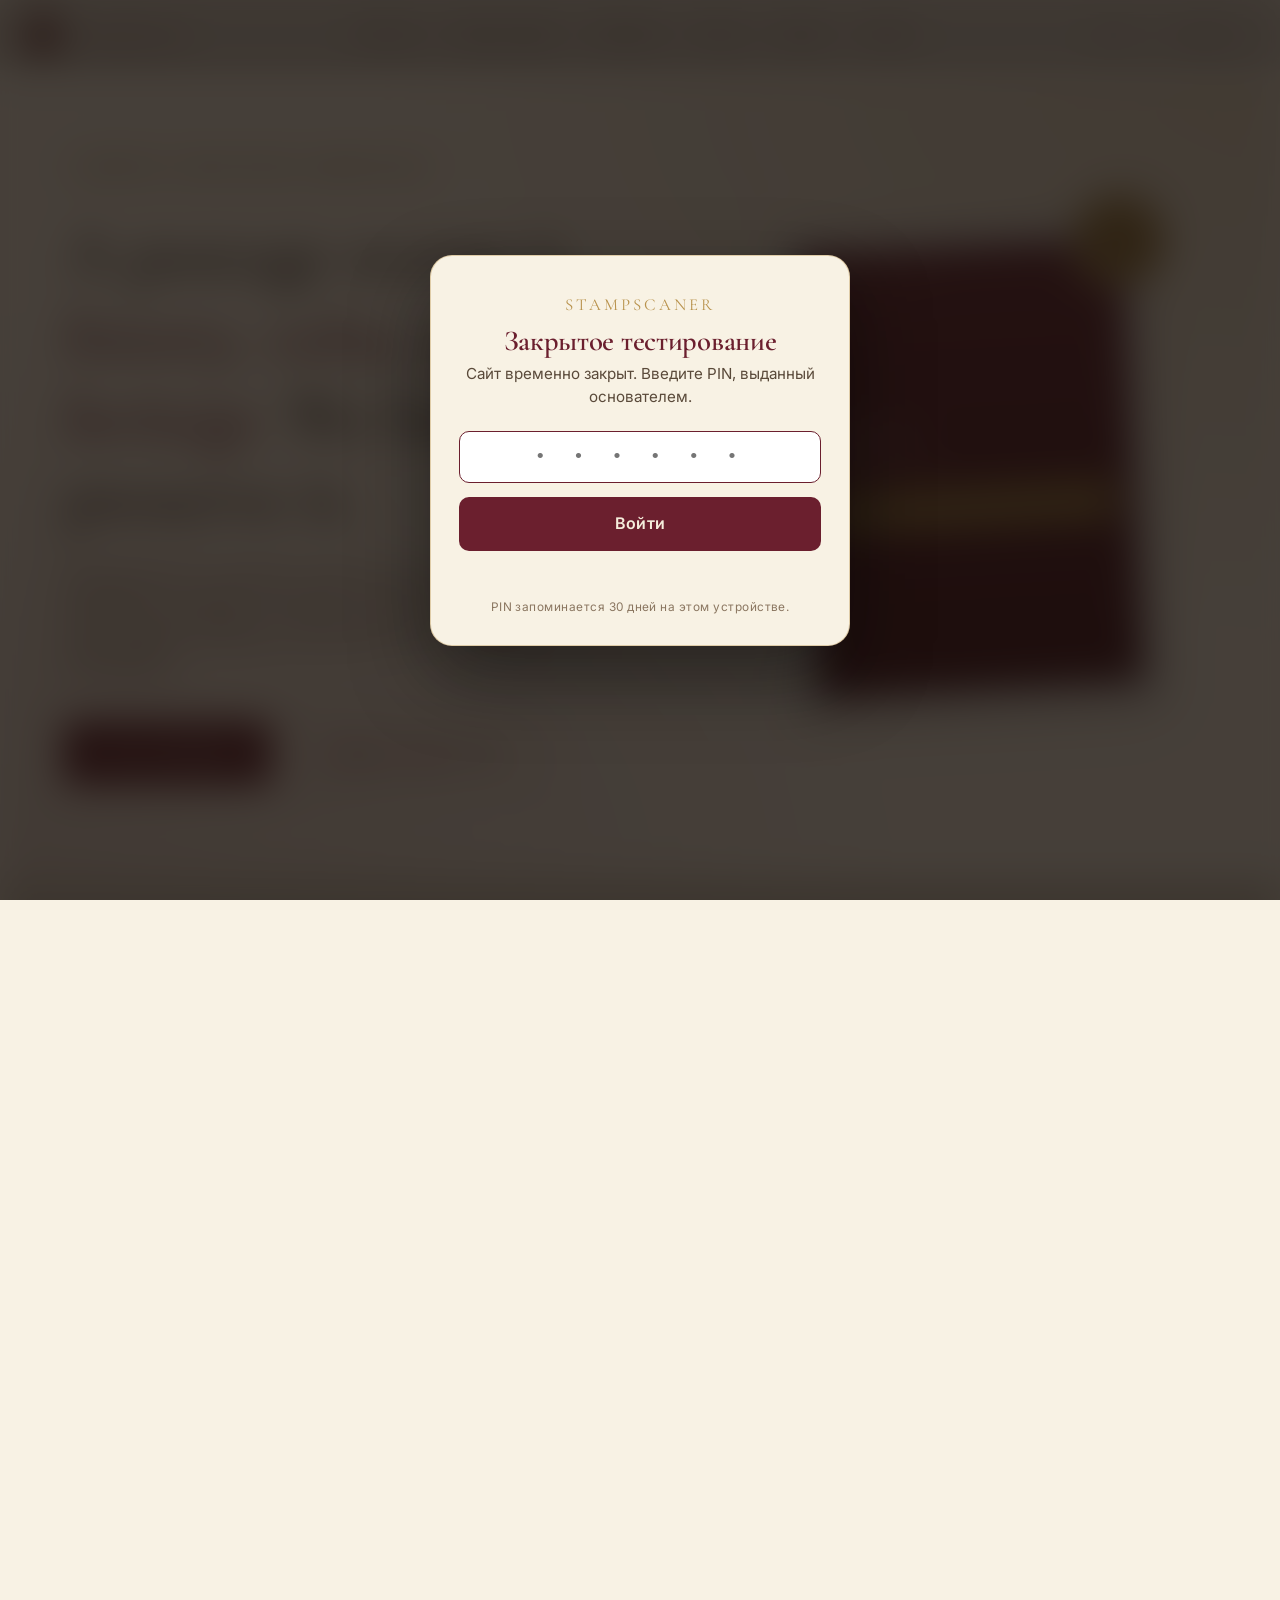
==== index.html @ e88a7cd9 "Cache-bust pin-gate.js with ?v=2 + SW v6 (force fresh JS-SHA256 fallback)" ====
<!DOCTYPE html>
<html lang="ru" dir="ltr">
<head>
    <meta charset="UTF-8">
    <meta name="viewport" content="width=device-width, initial-scale=1.0">
    <meta name="theme-color" content="#6B1F2E">
    <meta name="description" content="StampScaner — премиальная экспертиза почтовых марок мира.">
    <meta name="author" content="Кагиров Абдул-Хаким Ахмадович (Аслан Каа)">

    <title>StampScaner</title>

    <script src="pin-gate.js?v=2"></script>

    <link rel="preconnect" href="https://fonts.googleapis.com">
    <link rel="preconnect" href="https://fonts.gstatic.com" crossorigin>
    <link rel="stylesheet" href="https://fonts.googleapis.com/css2?family=Cormorant+Garamond:ital,wght@0,400;0,500;0,600;1,400&family=Inter:wght@400;500;600;700&display=swap">

    <link rel="stylesheet" href="css/style.css">

    <link rel="icon" type="image/svg+xml" href="data:image/svg+xml,%3Csvg xmlns='http://www.w3.org/2000/svg' viewBox='0 0 100 100'%3E%3Crect x='10' y='12' width='80' height='76' fill='%236B1F2E' stroke='%23B8924C' stroke-width='2' rx='2'/%3E%3Ccircle cx='50' cy='50' r='22' fill='none' stroke='%23B8924C' stroke-width='3'/%3E%3Ctext x='50' y='58' text-anchor='middle' font-family='serif' font-size='28' font-weight='600' fill='%23F5EDDC'%3ES%3C/text%3E%3C/svg%3E">
</head>
<body>

    <!-- ============ HEADER ============ -->
    <header class="site-header">
        <div class="site-header__inner">
            <a href="#top" class="brand">
                <svg class="brand__mark" viewBox="0 0 100 100" aria-hidden="true">
                    <rect x="6" y="8" width="88" height="84" fill="var(--c-burgundy)" stroke="var(--c-gold)" stroke-width="2" rx="3"/>
                    <circle cx="50" cy="50" r="24" fill="none" stroke="var(--c-gold)" stroke-width="3"/>
                    <text x="50" y="60" text-anchor="middle" font-family="Cormorant Garamond, serif" font-size="32" font-weight="600" fill="#F5EDDC">S</text>
                </svg>
                <span>StampScaner</span>
            </a>

            <nav class="nav" data-nav>
                <a href="#services" class="nav__link" data-i18n="nav.services">Услуги</a>
                <a href="#postman" class="nav__link" data-i18n="nav.postman">Агент Postman</a>
                <a href="#certificate" class="nav__link" data-i18n="nav.certificate">Сертификат</a>
                <a href="#pricing" class="nav__link" data-i18n="nav.pricing">Тарифы</a>
                <a href="#founder" class="nav__link" data-i18n="nav.about">Об основателе</a>
                <a href="#cta-final" class="nav__link" data-i18n="nav.contact">Контакты</a>
            </nav>

            <div class="controls">
                <select class="lang-select" data-lang-select aria-label="Language">
                    <option value="ru">RU</option>
                    <option value="en">EN</option>
                    <option value="ar">AR</option>
                </select>
                <select class="theme-select" data-theme-select aria-label="Theme">
                    <option value="light">☀ Light</option>
                    <option value="sepia">⊙ Sepia</option>
                    <option value="dark">☾ Dark</option>
                </select>
                <button class="control-btn mobile-toggle" data-mobile-toggle aria-label="Menu">☰</button>
            </div>
        </div>
    </header>

    <main id="top">

        <!-- ============ HERO ============ -->
        <section class="hero">
            <div class="container hero__inner">
                <div class="hero__copy" data-reveal>
                    <span class="hero__eyebrow" data-i18n="hero.eyebrow">Экспертиза · Сертификация · Маркетплейс</span>
                    <h1 class="hero__title">
                        <span data-i18n="hero.title.before">Почтовая марка —</span>
                        <em data-i18n="hero.title.em">это история, ценность и наследие.</em>
                        <span data-i18n="hero.title.after">Мы помогаем её сохранить.</span>
                    </h1>
                    <p class="hero__lead" data-i18n="hero.lead">StampScaner — премиальный экспертный сервис...</p>
                    <div class="hero__actions">
                        <a href="#pricing" class="btn btn--primary btn--lg" data-i18n="hero.cta.primary">Получить сертификат</a>
                        <a href="#cta-final" class="btn btn--ghost btn--lg" data-i18n="hero.cta.secondary">Распознать марку бесплатно</a>
                    </div>
                </div>

                <div class="hero__visual" data-reveal>
                    <div class="stamp-frame">
                        <div class="stamp-frame__cert-badge">
                            <span data-i18n="hero.stamp.badge.line1">СЕРТ.</span>
                            <span data-i18n="hero.stamp.badge.line2">АСЛАН КАА</span>
                        </div>
                        <div class="stamp-frame__inner">
                            <div class="stamp-frame__country" data-i18n="hero.stamp.country">STAMPSCANER</div>
                            <div>
                                <div class="stamp-frame__title" data-i18n="hero.stamp.title">Экспертиза XIX–XXI вв.</div>
                                <div class="stamp-frame__denomination">$199</div>
                            </div>
                            <div class="stamp-frame__year" data-i18n="hero.stamp.year">С 2026</div>
                        </div>
                    </div>
                </div>
            </div>
        </section>

        <!-- ============ SERVICES ============ -->
        <section class="services" id="services">
            <div class="container">
                <div class="section-heading" data-reveal>
                    <div class="section-heading__eyebrow" data-i18n="services.eyebrow">Что мы делаем</div>
                    <h2 data-i18n="services.title">Полный цикл работы коллекционера</h2>
                    <p class="section-heading__lead" data-i18n="services.lead">Каждая услуга подкреплена нашей репутацией...</p>
                </div>

                <div class="services__grid">
                    <article class="service-card" data-reveal>
                        <div class="service-card__icon">📷</div>
                        <h3 class="service-card__title" data-i18n="services.identify.title">Распознавание марки</h3>
                        <p class="service-card__desc" data-i18n="services.identify.desc">Сфотографируйте марку...</p>
                        <span class="service-card__free" data-i18n="services.identify.badge">Бесплатно</span>
                    </article>

                    <article class="service-card" data-reveal>
                        <div class="service-card__icon">📋</div>
                        <h3 class="service-card__title" data-i18n="services.info.title">Полный пакет документов</h3>
                        <p class="service-card__desc" data-i18n="services.info.desc">Подробное досье...</p>
                        <span class="service-card__price" data-i18n="services.info.price">от $9</span>
                    </article>

                    <article class="service-card" data-reveal>
                        <div class="service-card__icon">🏛</div>
                        <h3 class="service-card__title" data-i18n="services.cert.title">Цифровой сертификат</h3>
                        <p class="service-card__desc" data-i18n="services.cert.desc">Официальный сертификат...</p>
                        <span class="service-card__price" data-i18n="services.cert.price">от $199</span>
                    </article>

                    <article class="service-card" data-reveal>
                        <div class="service-card__icon">⚖</div>
                        <h3 class="service-card__title" data-i18n="services.market.title">Маркетплейс с эскроу</h3>
                        <p class="service-card__desc" data-i18n="services.market.desc">Продажа и покупка марок...</p>
                        <span class="service-card__price" data-i18n="services.market.price">8–12% комиссия</span>
                    </article>

                    <article class="service-card" data-reveal>
                        <div class="service-card__icon">💎</div>
                        <h3 class="service-card__title" data-i18n="services.appraisal.title">Оценка коллекций</h3>
                        <p class="service-card__desc" data-i18n="services.appraisal.desc">От одной марки до полных коллекций...</p>
                        <span class="service-card__price" data-i18n="services.appraisal.price">от $99</span>
                    </article>

                    <article class="service-card" data-reveal>
                        <div class="service-card__icon">🛡</div>
                        <h3 class="service-card__title" data-i18n="services.insurance.title">Страхование марок и сделок</h3>
                        <p class="service-card__desc" data-i18n="services.insurance.desc">Полис на коллекцию...</p>
                        <span class="service-card__price" data-i18n="services.insurance.price">от 1% в год</span>
                    </article>
                </div>
            </div>
        </section>

        <!-- ============ POSTMAN AGENT ============ -->
        <section class="postman" id="postman">
            <div class="container">
                <div class="postman__inner">
                    <div data-reveal>
                        <div class="postman__eyebrow" data-i18n="postman.eyebrow">ИИ-Агент Postman</div>
                        <h2 data-i18n="postman.title">Мировой эксперт-филателист.</h2>
                        <p class="postman__lead" data-i18n="postman.lead">Postman — наш собственный ИИ-Агент...</p>

                        <ul class="postman__attrs">
                            <li class="postman__attr" data-i18n="postman.attr.expert">Уровень RDP / AIEP / FIP — мировой стандарт</li>
                            <li class="postman__attr" data-i18n="postman.attr.languages">RU · EN · AR · FR · CN</li>
                            <li class="postman__attr" data-i18n="postman.attr.catalogs">Все мировые каталоги-эталоны</li>
                            <li class="postman__attr" data-i18n="postman.attr.auctions">Цены аукционов с 1996 года</li>
                            <li class="postman__attr" data-i18n="postman.attr.defense">Защитная экспертиза подделок</li>
                            <li class="postman__attr" data-i18n="postman.attr.update">Еженедельное обновление знаний</li>
                        </ul>

                        <a href="#pricing" class="btn btn--gold btn--lg" data-i18n="hero.cta.primary">Получить сертификат</a>
                    </div>

                    <div class="chat-preview" data-reveal>
                        <div class="chat-preview__header">
                            <div class="chat-preview__avatar">P</div>
                            <div>
                                <div class="chat-preview__name" data-i18n="postman.chat.title">Postman</div>
                                <div class="chat-preview__status" data-i18n="postman.chat.status">На связи · отвечает за 3–5 секунд</div>
                            </div>
                        </div>

                        <div class="chat-preview__msg chat-preview__msg--user" data-i18n="postman.chat.msg1">У меня старая марка СССР, синяя, с самолётом. Как определить?</div>
                        <div class="chat-preview__msg chat-preview__msg--postman" data-i18n="postman.chat.msg2">Похоже на серию «Авиапочта СССР»...</div>

                        <div class="chat-preview__input">
                            <input class="chat-preview__field" type="text" placeholder="..." data-i18n-attr="placeholder:postman.chat.field" aria-label="Message">
                            <button class="chat-preview__send" data-postman-send data-i18n="postman.chat.send">Отправить</button>
                        </div>
                    </div>
                </div>
            </div>
        </section>

        <!-- ============ CERTIFICATE ============ -->
        <section class="certificate" id="certificate">
            <div class="container">
                <div class="section-heading" data-reveal>
                    <div class="section-heading__eyebrow" data-i18n="cert.eyebrow">Цифровой сертификат</div>
                    <h2 data-i18n="cert.title">Документ, на который можно опереться.</h2>
                    <p class="section-heading__lead" data-i18n="cert.lead">Каждый сертификат — официальное заключение...</p>
                </div>

                <div class="certificate__inner">
                    <div class="certificate__doc" data-reveal>
                        <div class="certificate__doc-header">
                            <div class="certificate__doc-title" data-i18n="cert.doc.title">Сертификат подлинности</div>
                            <div class="certificate__doc-sub">
                                <span data-i18n="cert.doc.sub">STAMPSCANER · Реестр №</span>
                                <span> 2026-000001</span>
                            </div>
                        </div>

                        <div class="certificate__doc-body">
                            <div class="certificate__doc-row">
                                <span data-i18n="cert.doc.row1.label">Марка</span>
                                <span data-i18n="cert.doc.row1.value">Авиапочта СССР</span>
                            </div>
                            <div class="certificate__doc-row">
                                <span data-i18n="cert.doc.row2.label">Год</span>
                                <span data-i18n="cert.doc.row2.value">1934</span>
                            </div>
                            <div class="certificate__doc-row">
                                <span data-i18n="cert.doc.row3.label">Каталог</span>
                                <span data-i18n="cert.doc.row3.value">Зг. 384</span>
                            </div>
                            <div class="certificate__doc-row">
                                <span data-i18n="cert.doc.row4.label">Грейд APS</span>
                                <span data-i18n="cert.doc.row4.value">VF — Very Fine</span>
                            </div>
                            <div class="certificate__doc-row">
                                <span data-i18n="cert.doc.row5.label">Оценка</span>
                                <span data-i18n="cert.doc.row5.value">$420–550</span>
                            </div>
                        </div>

                        <div class="certificate__doc-footer">
                            <div>
                                <div class="certificate__signature">Aslan Kaa</div>
                                <div class="certificate__sig-name" data-i18n="cert.doc.sig.name">Аслан Каа · Основатель</div>
                            </div>
                            <div class="certificate__qr" aria-label="QR"></div>
                        </div>
                    </div>

                    <ul class="certificate__features" data-reveal>
                        <li>
                            <div>
                                <strong data-i18n="cert.feature1.title">Подпись основателя</strong>
                                <p data-i18n="cert.feature1.desc">Каждый сертификат содержит цифровую подпись...</p>
                            </div>
                        </li>
                        <li>
                            <div>
                                <strong data-i18n="cert.feature2.title">Страховое покрытие $1000</strong>
                                <p data-i18n="cert.feature2.desc">При полном несоответствии информации...</p>
                            </div>
                        </li>
                        <li>
                            <div>
                                <strong data-i18n="cert.feature3.title">Публичный реестр + QR</strong>
                                <p data-i18n="cert.feature3.desc">Запись в открытом реестре...</p>
                            </div>
                        </li>
                        <li>
                            <div>
                                <strong data-i18n="cert.feature4.title">Грейд по шкале APS</strong>
                                <p data-i18n="cert.feature4.desc">Состояние оценивается по международному стандарту...</p>
                            </div>
                        </li>
                    </ul>
                </div>
            </div>
        </section>

        <!-- ============ PRICING ============ -->
        <section class="pricing" id="pricing">
            <div class="container">
                <div class="section-heading" data-reveal>
                    <div class="section-heading__eyebrow" data-i18n="pricing.eyebrow">Тарифы</div>
                    <h2 data-i18n="pricing.title">Без подписок. Платите только за то, что нужно.</h2>
                    <p class="section-heading__lead" data-i18n="pricing.lead">Premium-сервис устроен по принципу разовых оплат...</p>
                </div>

                <div class="pricing__toggle">
                    <button class="pricing__toggle-btn active" data-pricing-toggle="usd" data-i18n="pricing.toggle.usd">USD</button>
                    <button class="pricing__toggle-btn" data-pricing-toggle="rub" data-i18n="pricing.toggle.rub">RUB</button>
                </div>

                <div class="pricing__grid">
                    <article class="price-card" data-price-card data-reveal>
                        <h3 class="price-card__title" data-i18n="pricing.card1.title">Распознавание + базовая инфо</h3>
                        <p class="price-card__sub" data-i18n="pricing.card1.sub">Стартовый сценарий каждого коллекционера</p>
                        <div class="price-card__amount">
                            <span class="price-card__currency" data-currency="usd">$</span>
                            <span class="price-card__currency" data-currency="rub" hidden>₽</span>
                            <span class="price-card__value" data-currency="usd" data-i18n="pricing.card1.amount.usd">0</span>
                            <span class="price-card__value" data-currency="rub" data-i18n="pricing.card1.amount.rub" hidden>0</span>
                            <span class="price-card__period" data-i18n="pricing.card1.period">/ навсегда</span>
                        </div>
                        <ul class="price-card__features">
                            <li data-i18n="pricing.card1.f1">AI-распознавание марки по фото</li>
                            <li data-i18n="pricing.card1.f2">Страна, год, серия, каталог №</li>
                            <li data-i18n="pricing.card1.f3">Оценочная стоимость диапазоном</li>
                            <li data-i18n="pricing.card1.f4">Личная коллекция (до 100 марок)</li>
                        </ul>
                        <a href="#cta-final" class="btn btn--ghost" data-i18n="pricing.card1.cta">Начать в приложении</a>
                    </article>

                    <article class="price-card" data-price-card data-reveal>
                        <h3 class="price-card__title" data-i18n="pricing.card2.title">Полный пакет документов</h3>
                        <p class="price-card__sub" data-i18n="pricing.card2.sub">Досье на одну марку</p>
                        <div class="price-card__amount">
                            <span class="price-card__currency" data-currency="usd">$</span>
                            <span class="price-card__currency" data-currency="rub" hidden>₽</span>
                            <span class="price-card__value" data-currency="usd" data-i18n="pricing.card2.amount.usd">9</span>
                            <span class="price-card__value" data-currency="rub" data-i18n="pricing.card2.amount.rub" hidden>800</span>
                            <span class="price-card__period" data-i18n="pricing.card2.period">/ марка</span>
                        </div>
                        <ul class="price-card__features">
                            <li data-i18n="pricing.card2.f1">Подробное описание + история</li>
                            <li data-i18n="pricing.card2.f2">Cross-reference 4 каталогов</li>
                            <li data-i18n="pricing.card2.f3">Ценовой анализ за 24 месяца</li>
                            <li data-i18n="pricing.card2.f4">Рекомендации владельцу</li>
                            <li data-i18n="pricing.card2.f5">PDF-отчёт за 24 часа</li>
                        </ul>
                        <a href="#cta-final" class="btn btn--ghost" data-i18n="pricing.card2.cta">Заказать пакет</a>
                    </article>

                    <article class="price-card price-card--featured" data-price-card data-reveal>
                        <span class="price-card__tag" data-i18n="pricing.card3.tag">Флагман</span>
                        <h3 class="price-card__title" data-i18n="pricing.card3.title">Сертификат · Premium</h3>
                        <p class="price-card__sub" data-i18n="pricing.card3.sub">С очной экспертизой и страховкой $1000</p>
                        <div class="price-card__amount">
                            <span class="price-card__currency" data-currency="usd">$</span>
                            <span class="price-card__currency" data-currency="rub" hidden>₽</span>
                            <span class="price-card__value" data-currency="usd" data-i18n="pricing.card3.amount.usd">199</span>
                            <span class="price-card__value" data-currency="rub" data-i18n="pricing.card3.amount.rub" hidden>18 000</span>
                            <span class="price-card__period" data-i18n="pricing.card3.period">/ марка</span>
                        </div>
                        <ul class="price-card__features">
                            <li data-i18n="pricing.card3.f1">Очная экспертиза в лаборатории</li>
                            <li data-i18n="pricing.card3.f2">Подпись основателя + ED25519</li>
                            <li data-i18n="pricing.card3.f3">Страховое покрытие $1000</li>
                            <li data-i18n="pricing.card3.f4">Публичный реестр + QR-код</li>
                            <li data-i18n="pricing.card3.f5">Печатная версия +$29</li>
                        </ul>
                        <a href="#cta-final" class="btn btn--gold" data-i18n="pricing.card3.cta">Подать заявку</a>
                    </article>

                    <article class="price-card" data-price-card data-reveal>
                        <h3 class="price-card__title" data-i18n="pricing.card4.title">Сертификат · Pre-cert</h3>
                        <p class="price-card__sub" data-i18n="pricing.card4.sub">Только AI-анализ, без очной экспертизы</p>
                        <div class="price-card__amount">
                            <span class="price-card__currency" data-currency="usd">$</span>
                            <span class="price-card__currency" data-currency="rub" hidden>₽</span>
                            <span class="price-card__value" data-currency="usd" data-i18n="pricing.card4.amount.usd">19</span>
                            <span class="price-card__value" data-currency="rub" data-i18n="pricing.card4.amount.rub" hidden>1 700</span>
                            <span class="price-card__period" data-i18n="pricing.card4.period">/ марка</span>
                        </div>
                        <ul class="price-card__features">
                            <li data-i18n="pricing.card4.f1">AI-пре-скрининг подлинности</li>
                            <li data-i18n="pricing.card4.f2">PDF за 24 часа</li>
                            <li data-i18n="pricing.card4.f3">Запись в реестр с пометкой Pre-cert</li>
                            <li data-i18n="pricing.card4.f4">Без страхового покрытия</li>
                            <li data-i18n="pricing.card4.f5">Апгрейд до Premium доступен</li>
                        </ul>
                        <a href="#cta-final" class="btn btn--ghost" data-i18n="pricing.card4.cta">Получить Pre-cert</a>
                    </article>
                </div>
            </div>
        </section>

        <!-- ============ TRUST ============ -->
        <section class="trust">
            <div class="container">
                <div class="section-heading" data-reveal>
                    <div class="section-heading__eyebrow" data-i18n="trust.eyebrow">Доверие и легальность</div>
                    <h2 data-i18n="trust.title">Мы строим сервис, на который не стыдно опереться.</h2>
                    <p class="section-heading__lead" data-i18n="trust.lead">Юридическая чистота...</p>
                </div>

                <div class="trust__grid">
                    <div class="trust__item" data-reveal>
                        <div class="trust__item-icon">📚</div>
                        <h4 data-i18n="trust.item1.title">Легальные источники</h4>
                        <p data-i18n="trust.item1.desc">База — Wikidata, Wikimedia Commons...</p>
                    </div>
                    <div class="trust__item" data-reveal>
                        <div class="trust__item-icon">🔓</div>
                        <h4 data-i18n="trust.item2.title">Открытый реестр</h4>
                        <p data-i18n="trust.item2.desc">Каждый сертификат публикуется...</p>
                    </div>
                    <div class="trust__item" data-reveal>
                        <div class="trust__item-icon">🔒</div>
                        <h4 data-i18n="trust.item3.title">152-ФЗ и GDPR</h4>
                        <p data-i18n="trust.item3.desc">Оператор персональных данных...</p>
                    </div>
                    <div class="trust__item" data-reveal>
                        <div class="trust__item-icon">🛡</div>
                        <h4 data-i18n="trust.item4.title">Защитная экспертиза</h4>
                        <p data-i18n="trust.item4.desc">Postman не учит подделывать...</p>
                    </div>
                </div>
            </div>
        </section>

        <!-- ============ FOUNDER ============ -->
        <section class="founder" id="founder">
            <div class="container">
                <div class="founder__inner">
                    <div class="founder__portrait" data-reveal>А</div>
                    <div data-reveal>
                        <div class="section-heading__eyebrow" data-i18n="founder.eyebrow">Об основателе</div>
                        <h2 data-i18n="founder.title">Аслан Каа</h2>
                        <div class="founder__role" data-i18n="founder.role">Основатель StampScaner</div>
                        <p data-i18n="founder.bio">Кагиров Абдул-Хаким Ахмадович...</p>
                        <a href="https://aslankaa.com" class="btn btn--ghost mt-md" target="_blank" rel="noopener" data-i18n="founder.cta">Перейти на личный сайт</a>
                    </div>
                </div>
            </div>
        </section>

        <!-- ============ CTA FINAL ============ -->
        <section class="cta-final" id="cta-final">
            <div class="container-narrow">
                <h2 data-i18n="cta.title">Готовы начать?</h2>
                <p data-i18n="cta.lead">Скачайте приложение, опробуйте бесплатное распознавание...</p>

                <div class="cta-final__actions">
                    <a href="#" class="btn btn--gold btn--lg" data-i18n="cta.android">Android · скоро</a>
                    <a href="#" class="btn btn--gold btn--lg" data-i18n="cta.ios">iOS · скоро</a>
                </div>

                <div class="cta-final__contacts">
                    <a class="cta-final__contact" href="mailto:aslankaa@yandex.ru">✉ <span data-i18n="cta.contact.email">aslankaa@yandex.ru</span></a>
                    <a class="cta-final__contact" href="https://t.me/aslankaa" target="_blank" rel="noopener">✈ <span data-i18n="cta.contact.tg">Telegram</span></a>
                    <a class="cta-final__contact" href="https://wa.me/79000000000" target="_blank" rel="noopener">📱 <span data-i18n="cta.contact.wa">WhatsApp</span></a>
                </div>
            </div>
        </section>

    </main>

    <!-- ============ FOOTER ============ -->
    <footer class="site-footer">
        <div class="container">
            <div class="legal-disclaimer" data-i18n="footer.legal.disclaimer">
                Внимание: StampScaner — самостоятельная инициатива основателя...
            </div>

            <div class="site-footer__top">
                <div class="site-footer__col site-footer__about">
                    <div class="brand">
                        <svg class="brand__mark" viewBox="0 0 100 100" aria-hidden="true">
                            <rect x="6" y="8" width="88" height="84" fill="var(--c-burgundy)" stroke="var(--c-gold)" stroke-width="2" rx="3"/>
                            <circle cx="50" cy="50" r="24" fill="none" stroke="var(--c-gold)" stroke-width="3"/>
                            <text x="50" y="60" text-anchor="middle" font-family="Cormorant Garamond, serif" font-size="32" font-weight="600" fill="#F5EDDC">S</text>
                        </svg>
                        StampScaner
                    </div>
                    <p data-i18n="footer.tagline">Премиальная экспертиза почтовых марок мира.</p>
                </div>

                <div class="site-footer__col">
                    <h4 data-i18n="nav.services">Услуги</h4>
                    <ul>
                        <li><a href="#services" data-i18n="services.identify.title">Распознавание</a></li>
                        <li><a href="#certificate" data-i18n="services.cert.title">Сертификат</a></li>
                        <li><a href="#services" data-i18n="services.market.title">Маркетплейс</a></li>
                        <li><a href="#services" data-i18n="services.insurance.title">Страхование</a></li>
                    </ul>
                </div>

                <div class="site-footer__col">
                    <h4 data-i18n="nav.about">Об основателе</h4>
                    <ul>
                        <li><a href="#founder" data-i18n="founder.title">Аслан Каа</a></li>
                        <li><a href="https://aslankaa.com" target="_blank" rel="noopener" data-i18n="founder.cta">Личный сайт</a></li>
                        <li><a href="cert/" data-i18n="footer.cert.registry">Реестр сертификатов</a></li>
                        <li><a href="#" data-i18n="footer.news">Новости филателии</a></li>
                    </ul>
                </div>

                <div class="site-footer__col">
                    <h4 data-i18n="nav.contact">Контакты</h4>
                    <ul>
                        <li><a href="mailto:aslankaa@yandex.ru">aslankaa@yandex.ru</a></li>
                        <li><a href="https://t.me/aslankaa" target="_blank" rel="noopener">Telegram</a></li>
                        <li><a href="terms.html" data-i18n="footer.terms">Пользовательское соглашение</a></li>
                        <li><a href="privacy.html" data-i18n="footer.privacy">Политика конфиденциальности</a></li>
                    </ul>
                </div>
            </div>

            <div class="site-footer__bottom">
                <div data-i18n="footer.copyright">© 2026 Кагиров Абдул-Хаким Ахмадович. Все права защищены.</div>
                <div data-i18n="footer.copyright.tagline">Сайт построен на собственной инфраструктуре, без аналитики и форм сбора данных без явного согласия пользователя.</div>
            </div>
        </div>
    </footer>

    <script src="js/app.js"></script>
</body>
</html>
---- css/style.css ----
/* ============================================================
   StampScaner — Premium landing
   © Кагиров Абдул-Хаким Ахмадович (Аслан Каа), 2026
   Design: премиум-филателистическая эстетика (бургунди + кремовый + матовое золото)
   Themes: Light (default) / Dark / Sepia
   ============================================================ */

/* --------- Reset --------- */
*, *::before, *::after { box-sizing: border-box; margin: 0; padding: 0; }
html { scroll-behavior: smooth; }
body { line-height: 1.6; -webkit-font-smoothing: antialiased; }
img, svg { display: block; max-width: 100%; height: auto; }
a { color: inherit; text-decoration: none; }
button { font: inherit; cursor: pointer; border: none; background: none; }

/* --------- Theme: Light (default) --------- */
:root {
    --c-bg: #F8F2E4;
    --c-bg-elevated: #FFFFFF;
    --c-bg-deep: #EFE6D2;
    --c-text: #1A1410;
    --c-text-soft: #5A4A3A;
    --c-text-muted: #8A7660;

    --c-burgundy: #6B1F2E;
    --c-burgundy-deep: #4D1520;
    --c-burgundy-soft: #C7807D;

    --c-gold: #B8924C;
    --c-gold-soft: #D9B97A;
    --c-gold-deep: #8A6B33;

    --c-border: #D9CCB1;
    --c-border-soft: #E8DDC4;

    --c-success: #5E7C3F;
    --c-warn: #B86A2C;
    --c-danger: #A33124;

    --shadow-sm: 0 1px 3px rgba(60, 30, 10, 0.08);
    --shadow-md: 0 4px 16px rgba(60, 30, 10, 0.10);
    --shadow-lg: 0 12px 40px rgba(60, 30, 10, 0.14);

    --radius-sm: 6px;
    --radius-md: 12px;
    --radius-lg: 20px;

    --font-serif: 'Cormorant Garamond', 'Times New Roman', Georgia, serif;
    --font-sans: 'Inter', -apple-system, BlinkMacSystemFont, 'Segoe UI', sans-serif;
    --font-mono: 'JetBrains Mono', 'Consolas', monospace;
}

/* --------- Theme: Dark --------- */
[data-theme="dark"] {
    --c-bg: #1A1410;
    --c-bg-elevated: #221A14;
    --c-bg-deep: #100B08;
    --c-text: #F5EDDC;
    --c-text-soft: #C7B89A;
    --c-text-muted: #8A7660;

    --c-burgundy: #C7807D;
    --c-burgundy-deep: #6B1F2E;
    --c-burgundy-soft: #E5A8A5;

    --c-gold: #D9B97A;
    --c-gold-soft: #EAD4A0;
    --c-gold-deep: #B8924C;

    --c-border: #3A2D20;
    --c-border-soft: #2A2018;

    --shadow-sm: 0 1px 3px rgba(0, 0, 0, 0.35);
    --shadow-md: 0 4px 16px rgba(0, 0, 0, 0.40);
    --shadow-lg: 0 12px 40px rgba(0, 0, 0, 0.55);
}

/* --------- Theme: Sepia --------- */
[data-theme="sepia"] {
    --c-bg: #EDE3D0;
    --c-bg-elevated: #F5ECD8;
    --c-bg-deep: #E0D2B5;
    --c-text: #3A2A18;
    --c-text-soft: #6A5238;
    --c-text-muted: #9A8260;

    --c-burgundy: #8A2A30;
    --c-burgundy-deep: #5D1A20;
    --c-burgundy-soft: #C68A82;

    --c-gold: #A6803A;
    --c-gold-soft: #C9A664;
    --c-gold-deep: #735623;

    --c-border: #C9B68A;
    --c-border-soft: #D9C9A0;

    --shadow-sm: 0 1px 3px rgba(80, 50, 20, 0.10);
    --shadow-md: 0 4px 16px rgba(80, 50, 20, 0.12);
    --shadow-lg: 0 12px 40px rgba(80, 50, 20, 0.18);
}

/* --------- Base --------- */
body {
    font-family: var(--font-sans);
    font-size: 16px;
    color: var(--c-text);
    background: var(--c-bg);
    transition: background-color 0.3s ease, color 0.3s ease;
    overflow-x: hidden;
}

h1, h2, h3, h4 {
    font-family: var(--font-serif);
    font-weight: 500;
    line-height: 1.15;
    color: var(--c-text);
    letter-spacing: -0.01em;
}

h1 { font-size: clamp(2.6rem, 5.5vw, 4.6rem); }
h2 { font-size: clamp(2.0rem, 4vw, 3.0rem); margin-bottom: 1.2rem; }
h3 { font-size: clamp(1.4rem, 2.2vw, 1.8rem); margin-bottom: 0.8rem; }
h4 { font-size: 1.2rem; margin-bottom: 0.5rem; }

p { color: var(--c-text-soft); }
strong { color: var(--c-text); font-weight: 600; }

::selection { background: var(--c-gold); color: var(--c-bg-elevated); }

/* --------- Layout --------- */
.container {
    max-width: 1200px;
    margin: 0 auto;
    padding: 0 24px;
}

.container-narrow {
    max-width: 880px;
    margin: 0 auto;
    padding: 0 24px;
}

section {
    padding: 96px 0;
    position: relative;
}

section.tight { padding: 64px 0; }

/* --------- Header --------- */
.site-header {
    position: sticky;
    top: 0;
    z-index: 100;
    background: color-mix(in srgb, var(--c-bg) 95%, transparent);
    backdrop-filter: blur(12px);
    -webkit-backdrop-filter: blur(12px);
    border-bottom: 1px solid var(--c-border-soft);
}

.site-header__inner {
    display: flex;
    align-items: center;
    justify-content: space-between;
    padding: 16px 24px;
    max-width: 1320px;
    margin: 0 auto;
    gap: 24px;
}

.brand {
    display: flex;
    align-items: center;
    gap: 12px;
    font-family: var(--font-serif);
    font-size: 1.4rem;
    font-weight: 500;
    color: var(--c-burgundy);
    letter-spacing: 0.01em;
}
[data-theme="dark"] .brand { color: var(--c-burgundy-soft); }

.brand__mark {
    width: 36px;
    height: 36px;
    display: inline-block;
}

.nav {
    display: flex;
    align-items: center;
    gap: 28px;
    flex-wrap: wrap;
}

.nav__link {
    color: var(--c-text-soft);
    font-size: 0.95rem;
    font-weight: 500;
    transition: color 0.2s ease;
    position: relative;
}
.nav__link:hover { color: var(--c-burgundy); }
[data-theme="dark"] .nav__link:hover { color: var(--c-burgundy-soft); }

.nav__link::after {
    content: '';
    position: absolute;
    left: 0;
    bottom: -4px;
    width: 0;
    height: 2px;
    background: var(--c-gold);
    transition: width 0.25s ease;
}
.nav__link:hover::after { width: 100%; }

.controls {
    display: flex;
    align-items: center;
    gap: 8px;
}

.control-btn {
    width: 38px;
    height: 38px;
    border-radius: var(--radius-sm);
    display: flex;
    align-items: center;
    justify-content: center;
    color: var(--c-text-soft);
    transition: background 0.2s ease, color 0.2s ease;
    font-size: 0.85rem;
    border: 1px solid var(--c-border-soft);
}
.control-btn:hover {
    background: var(--c-bg-deep);
    color: var(--c-burgundy);
}

.lang-select, .theme-select {
    background: transparent;
    color: var(--c-text-soft);
    border: 1px solid var(--c-border-soft);
    padding: 8px 12px;
    border-radius: var(--radius-sm);
    font-size: 0.9rem;
    font-family: var(--font-sans);
}

/* --------- Buttons --------- */
.btn {
    display: inline-flex;
    align-items: center;
    justify-content: center;
    gap: 8px;
    padding: 14px 28px;
    border-radius: var(--radius-sm);
    font-weight: 600;
    font-size: 0.95rem;
    letter-spacing: 0.01em;
    transition: transform 0.15s ease, box-shadow 0.2s ease, background 0.2s ease;
    border: 1px solid transparent;
    text-align: center;
    cursor: pointer;
}
.btn:hover { transform: translateY(-1px); }
.btn:active { transform: translateY(0); }

.btn--primary {
    background: var(--c-burgundy);
    color: #F8F2E4;
    box-shadow: var(--shadow-sm);
}
.btn--primary:hover {
    background: var(--c-burgundy-deep);
    box-shadow: var(--shadow-md);
}

.btn--gold {
    background: var(--c-gold);
    color: #1A1410;
    box-shadow: var(--shadow-sm);
}
.btn--gold:hover {
    background: var(--c-gold-deep);
    color: #F8F2E4;
    box-shadow: var(--shadow-md);
}

.btn--ghost {
    background: transparent;
    color: var(--c-burgundy);
    border-color: var(--c-burgundy);
}
[data-theme="dark"] .btn--ghost { color: var(--c-burgundy-soft); border-color: var(--c-burgundy-soft); }
.btn--ghost:hover {
    background: var(--c-burgundy);
    color: #F8F2E4;
}

.btn--lg { padding: 18px 36px; font-size: 1.05rem; }

/* --------- Hero --------- */
.hero {
    padding: 80px 0 96px;
    position: relative;
    overflow: hidden;
}

.hero::before {
    content: '';
    position: absolute;
    inset: 0;
    background:
        radial-gradient(ellipse at top right, color-mix(in srgb, var(--c-gold) 18%, transparent) 0%, transparent 50%),
        radial-gradient(ellipse at bottom left, color-mix(in srgb, var(--c-burgundy) 12%, transparent) 0%, transparent 50%);
    pointer-events: none;
    z-index: 0;
}

.hero__inner {
    position: relative;
    z-index: 1;
    display: grid;
    grid-template-columns: 1.2fr 1fr;
    gap: 72px;
    align-items: center;
}

@media (max-width: 900px) {
    .hero__inner { grid-template-columns: 1fr; gap: 56px; text-align: center; }
}

.hero__eyebrow {
    display: inline-block;
    padding: 6px 14px;
    border: 1px solid var(--c-gold);
    border-radius: 100px;
    font-size: 0.85rem;
    color: var(--c-gold-deep);
    letter-spacing: 0.08em;
    text-transform: uppercase;
    margin-bottom: 28px;
    font-weight: 500;
}
[data-theme="dark"] .hero__eyebrow { color: var(--c-gold-soft); }

.hero__title {
    margin-bottom: 24px;
}

.hero__title em {
    font-style: italic;
    color: var(--c-burgundy);
}
[data-theme="dark"] .hero__title em { color: var(--c-burgundy-soft); }

.hero__lead {
    font-size: 1.2rem;
    color: var(--c-text-soft);
    max-width: 580px;
    margin-bottom: 40px;
    line-height: 1.55;
}
@media (max-width: 900px) {
    .hero__lead { margin-left: auto; margin-right: auto; }
}

.hero__actions {
    display: flex;
    gap: 16px;
    flex-wrap: wrap;
}
@media (max-width: 900px) {
    .hero__actions { justify-content: center; }
}

.hero__visual {
    position: relative;
    min-height: 480px;
    display: flex;
    align-items: center;
    justify-content: center;
}

/* --------- Stamp visual (decorative) --------- */
.stamp-frame {
    position: relative;
    width: 100%;
    max-width: 360px;
    aspect-ratio: 3/4;
    background: var(--c-bg-elevated);
    box-shadow: var(--shadow-lg);
    border-radius: 4px;
    padding: 18px;
    transform: rotate(-3deg);
    transition: transform 0.3s ease;
}
.stamp-frame:hover { transform: rotate(0deg) scale(1.02); }

.stamp-frame::before, .stamp-frame::after {
    content: '';
    position: absolute;
    inset: -4px;
    background-image:
        radial-gradient(circle, var(--c-bg) 4px, transparent 4.5px);
    background-size: 12px 12px;
    background-position: center;
    pointer-events: none;
    z-index: -1;
}

.stamp-frame__inner {
    height: 100%;
    background: linear-gradient(180deg,
        color-mix(in srgb, var(--c-burgundy) 95%, white) 0%,
        var(--c-burgundy-deep) 100%);
    border-radius: 2px;
    padding: 24px 20px;
    display: flex;
    flex-direction: column;
    justify-content: space-between;
    color: #F5EDDC;
    font-family: var(--font-serif);
}

.stamp-frame__country {
    font-size: 0.7rem;
    letter-spacing: 0.3em;
    text-transform: uppercase;
    opacity: 0.85;
}

.stamp-frame__title {
    font-size: 1.6rem;
    margin: 20px 0;
    line-height: 1.1;
}

.stamp-frame__denomination {
    align-self: flex-end;
    background: var(--c-gold);
    color: #1A1410;
    padding: 6px 12px;
    border-radius: 2px;
    font-weight: 600;
    font-size: 1.1rem;
    font-family: var(--font-sans);
}

.stamp-frame__year {
    font-size: 0.8rem;
    letter-spacing: 0.2em;
    opacity: 0.7;
    margin-top: 16px;
}

.stamp-frame__cert-badge {
    position: absolute;
    top: -28px;
    right: -28px;
    width: 96px;
    height: 96px;
    border-radius: 50%;
    background: var(--c-gold);
    color: #1A1410;
    display: flex;
    align-items: center;
    justify-content: center;
    flex-direction: column;
    font-family: var(--font-serif);
    font-weight: 600;
    box-shadow: var(--shadow-md);
    transform: rotate(12deg);
    border: 3px solid var(--c-bg);
    font-size: 0.7rem;
    line-height: 1.1;
    text-align: center;
    padding: 6px;
}

/* --------- Sections --------- */
.section-heading {
    text-align: center;
    margin-bottom: 56px;
}
.section-heading__eyebrow {
    color: var(--c-gold-deep);
    letter-spacing: 0.12em;
    text-transform: uppercase;
    font-size: 0.85rem;
    margin-bottom: 16px;
    font-weight: 500;
}
[data-theme="dark"] .section-heading__eyebrow { color: var(--c-gold-soft); }

.section-heading__lead {
    max-width: 640px;
    margin: 12px auto 0;
    color: var(--c-text-soft);
    font-size: 1.1rem;
}

/* --------- Services grid --------- */
.services {
    background: var(--c-bg-deep);
}

.services__grid {
    display: grid;
    grid-template-columns: repeat(auto-fit, minmax(280px, 1fr));
    gap: 24px;
}

.service-card {
    background: var(--c-bg-elevated);
    border: 1px solid var(--c-border-soft);
    border-radius: var(--radius-md);
    padding: 32px 28px;
    transition: transform 0.25s ease, box-shadow 0.25s ease, border-color 0.25s ease;
}
.service-card:hover {
    transform: translateY(-4px);
    box-shadow: var(--shadow-md);
    border-color: var(--c-gold);
}

.service-card__icon {
    width: 56px;
    height: 56px;
    border-radius: var(--radius-sm);
    background: color-mix(in srgb, var(--c-burgundy) 12%, transparent);
    color: var(--c-burgundy);
    display: flex;
    align-items: center;
    justify-content: center;
    margin-bottom: 20px;
    font-size: 1.4rem;
}
[data-theme="dark"] .service-card__icon { color: var(--c-burgundy-soft); background: color-mix(in srgb, var(--c-burgundy) 25%, transparent); }

.service-card__title {
    font-family: var(--font-serif);
    font-size: 1.4rem;
    color: var(--c-text);
    margin-bottom: 12px;
}

.service-card__desc {
    color: var(--c-text-soft);
    font-size: 0.95rem;
}

.service-card__price {
    display: inline-block;
    margin-top: 16px;
    padding: 4px 10px;
    border-radius: 4px;
    background: var(--c-gold);
    color: #1A1410;
    font-weight: 600;
    font-size: 0.9rem;
}

.service-card__free {
    display: inline-block;
    margin-top: 16px;
    padding: 4px 10px;
    border-radius: 4px;
    background: var(--c-success);
    color: #F5EDDC;
    font-weight: 600;
    font-size: 0.9rem;
}

/* --------- Postman section --------- */
.postman {
    padding: 120px 0;
    background: var(--c-burgundy-deep);
    color: #F5EDDC;
    position: relative;
    overflow: hidden;
}

.postman::before {
    content: '';
    position: absolute;
    inset: 0;
    background:
        radial-gradient(circle at 20% 30%, color-mix(in srgb, var(--c-gold) 12%, transparent) 0%, transparent 40%),
        radial-gradient(circle at 80% 70%, color-mix(in srgb, var(--c-burgundy-soft) 8%, transparent) 0%, transparent 40%);
    pointer-events: none;
}

.postman__inner {
    position: relative;
    z-index: 1;
    display: grid;
    grid-template-columns: 1fr 1.1fr;
    gap: 72px;
    align-items: center;
}
@media (max-width: 900px) {
    .postman__inner { grid-template-columns: 1fr; gap: 48px; }
}

.postman h2 { color: #F5EDDC; }
.postman p { color: rgba(245, 237, 220, 0.85); }

.postman__eyebrow {
    color: var(--c-gold-soft);
    letter-spacing: 0.12em;
    text-transform: uppercase;
    font-size: 0.85rem;
    margin-bottom: 16px;
    font-weight: 500;
}

.postman__lead {
    font-size: 1.15rem;
    margin: 20px 0 32px;
    max-width: 520px;
}

.postman__attrs {
    display: grid;
    grid-template-columns: repeat(2, 1fr);
    gap: 14px;
    margin: 28px 0 36px;
}
@media (max-width: 480px) {
    .postman__attrs { grid-template-columns: 1fr; }
}

.postman__attr {
    display: flex;
    gap: 12px;
    align-items: flex-start;
    font-size: 0.95rem;
    color: rgba(245, 237, 220, 0.92);
}

.postman__attr::before {
    content: '✦';
    color: var(--c-gold);
    flex-shrink: 0;
    margin-top: 2px;
}

/* Chat preview card */
.chat-preview {
    background: rgba(245, 237, 220, 0.05);
    border: 1px solid rgba(245, 237, 220, 0.12);
    backdrop-filter: blur(10px);
    border-radius: var(--radius-md);
    padding: 28px;
    box-shadow: var(--shadow-lg);
}

.chat-preview__header {
    display: flex;
    align-items: center;
    gap: 14px;
    padding-bottom: 16px;
    border-bottom: 1px solid rgba(245, 237, 220, 0.10);
    margin-bottom: 20px;
}

.chat-preview__avatar {
    width: 44px;
    height: 44px;
    border-radius: 50%;
    background: var(--c-gold);
    display: flex;
    align-items: center;
    justify-content: center;
    color: #1A1410;
    font-family: var(--font-serif);
    font-size: 1.4rem;
    font-weight: 600;
    flex-shrink: 0;
}

.chat-preview__name {
    font-family: var(--font-serif);
    font-size: 1.2rem;
    color: #F5EDDC;
}

.chat-preview__status {
    font-size: 0.8rem;
    color: var(--c-gold-soft);
    display: flex;
    align-items: center;
    gap: 6px;
}
.chat-preview__status::before {
    content: '';
    width: 8px;
    height: 8px;
    border-radius: 50%;
    background: #66CC8A;
}

.chat-preview__msg {
    margin-bottom: 14px;
    padding: 12px 16px;
    border-radius: var(--radius-sm);
    font-size: 0.95rem;
    max-width: 90%;
}

.chat-preview__msg--user {
    background: var(--c-burgundy);
    color: #F5EDDC;
    margin-left: auto;
    border-bottom-right-radius: 2px;
}
.chat-preview__msg--postman {
    background: rgba(245, 237, 220, 0.10);
    color: #F5EDDC;
    border-bottom-left-radius: 2px;
}

.chat-preview__input {
    margin-top: 20px;
    padding-top: 16px;
    border-top: 1px solid rgba(245, 237, 220, 0.10);
    display: flex;
    gap: 8px;
    align-items: center;
}

.chat-preview__field {
    flex: 1;
    padding: 12px 16px;
    border-radius: var(--radius-sm);
    background: rgba(245, 237, 220, 0.06);
    color: #F5EDDC;
    border: 1px solid rgba(245, 237, 220, 0.10);
    font-size: 0.95rem;
    font-family: var(--font-sans);
}

.chat-preview__send {
    padding: 12px 18px;
    border-radius: var(--radius-sm);
    background: var(--c-gold);
    color: #1A1410;
    font-weight: 600;
    border: none;
    cursor: pointer;
}

.chat-typing {
    display: inline-flex;
    gap: 4px;
    padding: 2px 0;
}
.chat-typing > span {
    width: 6px;
    height: 6px;
    border-radius: 50%;
    background: rgba(245, 237, 220, 0.7);
    animation: chat-typing-blink 1.2s infinite ease-in-out both;
}
.chat-typing > span:nth-child(2) { animation-delay: 0.18s; }
.chat-typing > span:nth-child(3) { animation-delay: 0.36s; }

@keyframes chat-typing-blink {
    0%, 80%, 100% { opacity: 0.3; transform: translateY(0); }
    40%           { opacity: 1;   transform: translateY(-2px); }
}

/* --------- Certificate section --------- */
.certificate {
    background: var(--c-bg);
}

.certificate__inner {
    display: grid;
    grid-template-columns: 1fr 1.1fr;
    gap: 72px;
    align-items: center;
}
@media (max-width: 900px) {
    .certificate__inner { grid-template-columns: 1fr; gap: 48px; }
}

.certificate__doc {
    background: var(--c-bg-elevated);
    border: 2px solid var(--c-gold);
    border-radius: var(--radius-sm);
    padding: 36px 32px;
    box-shadow: var(--shadow-lg);
    position: relative;
    overflow: hidden;
    aspect-ratio: 3/4;
}

.certificate__doc::before {
    content: '';
    position: absolute;
    inset: 6px;
    border: 1px solid var(--c-gold);
    pointer-events: none;
    border-radius: 2px;
}

.certificate__doc-header {
    text-align: center;
    border-bottom: 1px solid var(--c-border);
    padding-bottom: 16px;
    margin-bottom: 20px;
}

.certificate__doc-title {
    font-family: var(--font-serif);
    font-size: 1.5rem;
    color: var(--c-burgundy);
    margin-bottom: 4px;
}
[data-theme="dark"] .certificate__doc-title { color: var(--c-burgundy-soft); }

.certificate__doc-sub {
    font-size: 0.75rem;
    letter-spacing: 0.2em;
    text-transform: uppercase;
    color: var(--c-text-muted);
}

.certificate__doc-body {
    font-size: 0.9rem;
    color: var(--c-text-soft);
    line-height: 1.7;
}

.certificate__doc-row {
    display: flex;
    justify-content: space-between;
    padding: 6px 0;
    border-bottom: 1px dashed var(--c-border-soft);
}
.certificate__doc-row:last-child { border: none; }

.certificate__doc-row span:first-child {
    color: var(--c-text-muted);
    font-size: 0.8rem;
    text-transform: uppercase;
    letter-spacing: 0.05em;
}
.certificate__doc-row span:last-child {
    color: var(--c-text);
    font-weight: 600;
    font-family: var(--font-serif);
}

.certificate__doc-footer {
    margin-top: 20px;
    display: grid;
    grid-template-columns: 1fr auto;
    gap: 16px;
    align-items: flex-end;
}

.certificate__signature {
    font-family: var(--font-serif);
    font-style: italic;
    font-size: 1.4rem;
    color: var(--c-burgundy);
    border-bottom: 1px solid var(--c-text-muted);
    padding-bottom: 4px;
    text-align: center;
}
[data-theme="dark"] .certificate__signature { color: var(--c-burgundy-soft); }

.certificate__sig-name {
    text-align: center;
    font-size: 0.75rem;
    color: var(--c-text-muted);
    margin-top: 6px;
}

.certificate__qr {
    width: 64px;
    height: 64px;
    background:
        linear-gradient(45deg, var(--c-text) 25%, transparent 25%, transparent 75%, var(--c-text) 75%),
        linear-gradient(45deg, var(--c-text) 25%, transparent 25%, transparent 75%, var(--c-text) 75%),
        var(--c-bg-elevated);
    background-size: 16px 16px;
    background-position: 0 0, 8px 8px;
    border: 4px solid var(--c-bg-elevated);
    box-shadow: 0 0 0 1px var(--c-text);
}

.certificate__features {
    list-style: none;
}

.certificate__features li {
    display: flex;
    gap: 14px;
    padding: 14px 0;
    border-bottom: 1px solid var(--c-border-soft);
    align-items: flex-start;
}

.certificate__features li::before {
    content: '✓';
    flex-shrink: 0;
    width: 28px;
    height: 28px;
    border-radius: 50%;
    background: var(--c-gold);
    color: #1A1410;
    display: flex;
    align-items: center;
    justify-content: center;
    font-weight: bold;
    font-size: 0.85rem;
    margin-top: 2px;
}

.certificate__features strong {
    display: block;
    margin-bottom: 4px;
    color: var(--c-text);
}

.certificate__features p {
    margin: 0;
    font-size: 0.93rem;
}

/* --------- Pricing --------- */
.pricing {
    background: var(--c-bg-deep);
}

.pricing__toggle {
    display: flex;
    justify-content: center;
    gap: 4px;
    margin-bottom: 40px;
    padding: 4px;
    background: var(--c-bg-elevated);
    border: 1px solid var(--c-border-soft);
    border-radius: 100px;
    width: max-content;
    margin-left: auto;
    margin-right: auto;
}

.pricing__toggle-btn {
    padding: 10px 24px;
    border-radius: 100px;
    color: var(--c-text-soft);
    font-weight: 500;
    transition: all 0.2s ease;
}
.pricing__toggle-btn.active {
    background: var(--c-burgundy);
    color: #F5EDDC;
}

.pricing__grid {
    display: grid;
    grid-template-columns: repeat(auto-fit, minmax(280px, 1fr));
    gap: 24px;
}

.price-card {
    background: var(--c-bg-elevated);
    border: 1px solid var(--c-border-soft);
    border-radius: var(--radius-md);
    padding: 36px 28px;
    transition: transform 0.25s ease, box-shadow 0.25s ease;
    position: relative;
}
.price-card:hover {
    transform: translateY(-4px);
    box-shadow: var(--shadow-md);
}

.price-card--featured {
    border-color: var(--c-gold);
    background: linear-gradient(180deg,
        color-mix(in srgb, var(--c-gold) 8%, var(--c-bg-elevated)) 0%,
        var(--c-bg-elevated) 100%);
}

.price-card__tag {
    position: absolute;
    top: -14px;
    right: 24px;
    padding: 6px 16px;
    background: var(--c-gold);
    color: #1A1410;
    border-radius: 100px;
    font-size: 0.75rem;
    font-weight: 700;
    letter-spacing: 0.05em;
    text-transform: uppercase;
}

.price-card__title {
    font-family: var(--font-serif);
    font-size: 1.4rem;
    color: var(--c-text);
    margin-bottom: 8px;
}

.price-card__sub {
    color: var(--c-text-muted);
    font-size: 0.9rem;
    margin-bottom: 24px;
}

.price-card__amount {
    display: flex;
    align-items: baseline;
    gap: 6px;
    margin-bottom: 28px;
}
.price-card__currency {
    font-size: 1.2rem;
    color: var(--c-burgundy);
    font-weight: 600;
}
[data-theme="dark"] .price-card__currency { color: var(--c-burgundy-soft); }
.price-card__value {
    font-family: var(--font-serif);
    font-size: 3rem;
    color: var(--c-text);
    font-weight: 500;
    line-height: 1;
}
.price-card__period {
    color: var(--c-text-muted);
    font-size: 0.95rem;
}

.price-card__features {
    list-style: none;
    margin-bottom: 28px;
}
.price-card__features li {
    padding: 8px 0;
    color: var(--c-text-soft);
    font-size: 0.95rem;
    display: flex;
    gap: 10px;
    align-items: flex-start;
}
.price-card__features li::before {
    content: '✓';
    color: var(--c-gold-deep);
    font-weight: 700;
    flex-shrink: 0;
    margin-top: 2px;
}
[data-theme="dark"] .price-card__features li::before { color: var(--c-gold-soft); }

/* --------- Trust / Legal section --------- */
.trust {
    background: var(--c-bg);
}

.trust__grid {
    display: grid;
    grid-template-columns: repeat(auto-fit, minmax(220px, 1fr));
    gap: 28px;
    margin-top: 56px;
}

.trust__item {
    text-align: center;
    padding: 24px;
}

.trust__item-icon {
    width: 64px;
    height: 64px;
    margin: 0 auto 16px;
    border-radius: 50%;
    background: var(--c-bg-deep);
    color: var(--c-burgundy);
    display: flex;
    align-items: center;
    justify-content: center;
    font-size: 1.6rem;
    border: 2px solid var(--c-gold);
}
[data-theme="dark"] .trust__item-icon { color: var(--c-burgundy-soft); }

.trust__item h4 {
    font-family: var(--font-serif);
    margin-bottom: 8px;
}

.trust__item p {
    font-size: 0.92rem;
}

/* --------- About / Founder --------- */
.founder {
    background: var(--c-bg-deep);
}

.founder__inner {
    display: grid;
    grid-template-columns: 1fr 1.4fr;
    gap: 64px;
    align-items: center;
}
@media (max-width: 900px) {
    .founder__inner { grid-template-columns: 1fr; gap: 40px; text-align: center; }
}

.founder__portrait {
    width: 100%;
    max-width: 340px;
    aspect-ratio: 1;
    border-radius: var(--radius-md);
    background:
        linear-gradient(135deg, var(--c-burgundy) 0%, var(--c-burgundy-deep) 100%);
    display: flex;
    align-items: center;
    justify-content: center;
    color: #F5EDDC;
    font-family: var(--font-serif);
    font-size: 6rem;
    box-shadow: var(--shadow-lg);
    margin: 0 auto;
    position: relative;
    overflow: hidden;
}

.founder__portrait::after {
    content: '';
    position: absolute;
    inset: 0;
    background: radial-gradient(circle at top left, color-mix(in srgb, var(--c-gold) 30%, transparent) 0%, transparent 60%);
}

.founder h2 { margin-bottom: 8px; }

.founder__role {
    color: var(--c-gold-deep);
    font-weight: 500;
    letter-spacing: 0.05em;
    margin-bottom: 28px;
    text-transform: uppercase;
    font-size: 0.9rem;
}
[data-theme="dark"] .founder__role { color: var(--c-gold-soft); }

/* --------- Contacts / CTA footer --------- */
.cta-final {
    background: var(--c-burgundy-deep);
    color: #F5EDDC;
    text-align: center;
    padding: 120px 0;
    position: relative;
    overflow: hidden;
}

.cta-final::before {
    content: '';
    position: absolute;
    inset: 0;
    background:
        radial-gradient(ellipse at center, color-mix(in srgb, var(--c-gold) 8%, transparent) 0%, transparent 70%);
}

.cta-final h2 { color: #F5EDDC; margin-bottom: 16px; }
.cta-final p { color: rgba(245, 237, 220, 0.85); max-width: 580px; margin: 0 auto 36px; font-size: 1.1rem; }

.cta-final__actions {
    display: flex;
    gap: 16px;
    justify-content: center;
    flex-wrap: wrap;
    position: relative;
    z-index: 1;
}

.cta-final__contacts {
    margin-top: 40px;
    display: flex;
    gap: 24px;
    justify-content: center;
    flex-wrap: wrap;
    position: relative;
    z-index: 1;
}

.cta-final__contact {
    color: rgba(245, 237, 220, 0.85);
    font-size: 0.95rem;
    display: inline-flex;
    align-items: center;
    gap: 8px;
    padding: 10px 18px;
    border: 1px solid rgba(245, 237, 220, 0.18);
    border-radius: 100px;
    transition: background 0.2s ease, border-color 0.2s ease;
}
.cta-final__contact:hover {
    background: rgba(245, 237, 220, 0.08);
    border-color: var(--c-gold);
}

/* --------- Footer --------- */
.site-footer {
    background: var(--c-bg-deep);
    padding: 56px 0 32px;
    border-top: 1px solid var(--c-border-soft);
}

.site-footer__top {
    display: grid;
    grid-template-columns: 2fr 1fr 1fr 1fr;
    gap: 48px;
    margin-bottom: 40px;
}
@media (max-width: 900px) {
    .site-footer__top { grid-template-columns: 1fr 1fr; gap: 32px; }
}
@media (max-width: 500px) {
    .site-footer__top { grid-template-columns: 1fr; }
}

.site-footer__col h4 {
    font-family: var(--font-sans);
    font-size: 0.9rem;
    letter-spacing: 0.05em;
    text-transform: uppercase;
    color: var(--c-text-muted);
    margin-bottom: 18px;
    font-weight: 500;
}

.site-footer__col ul {
    list-style: none;
    display: flex;
    flex-direction: column;
    gap: 10px;
}

.site-footer__col a {
    color: var(--c-text-soft);
    font-size: 0.92rem;
    transition: color 0.2s ease;
}
.site-footer__col a:hover { color: var(--c-burgundy); }
[data-theme="dark"] .site-footer__col a:hover { color: var(--c-burgundy-soft); }

.site-footer__about p {
    font-size: 0.93rem;
    color: var(--c-text-muted);
    max-width: 360px;
    margin-top: 12px;
}

.site-footer__bottom {
    border-top: 1px solid var(--c-border-soft);
    padding-top: 24px;
    display: flex;
    justify-content: space-between;
    flex-wrap: wrap;
    gap: 16px;
    color: var(--c-text-muted);
    font-size: 0.85rem;
}

.legal-disclaimer {
    background: color-mix(in srgb, var(--c-warn) 6%, var(--c-bg-deep));
    border: 1px solid color-mix(in srgb, var(--c-warn) 30%, transparent);
    border-radius: var(--radius-sm);
    padding: 16px 20px;
    margin-bottom: 24px;
    font-size: 0.88rem;
    color: var(--c-text-soft);
    line-height: 1.55;
}

.legal-disclaimer strong { color: var(--c-warn); }

/* --------- RTL support for Arabic --------- */
[dir="rtl"] .nav__link::after { left: auto; right: 0; }
[dir="rtl"] .chat-preview__msg--user { margin-left: 0; margin-right: auto; }
[dir="rtl"] .chat-preview__msg--user { border-bottom-right-radius: var(--radius-sm); border-bottom-left-radius: 2px; }
[dir="rtl"] .stamp-frame { transform: rotate(3deg); }
[dir="rtl"] .stamp-frame__cert-badge { right: auto; left: -28px; transform: rotate(-12deg); }

/* --------- Utility --------- */
.text-center { text-align: center; }
.mt-0 { margin-top: 0; }
.mt-md { margin-top: 24px; }
.mt-lg { margin-top: 48px; }

/* --------- Animations --------- */
@keyframes fadeUp {
    from { opacity: 0; transform: translateY(20px); }
    to { opacity: 1; transform: translateY(0); }
}

.fade-up {
    animation: fadeUp 0.6s ease forwards;
}

/* --------- Mobile menu --------- */
.mobile-toggle {
    display: none;
    font-size: 1.4rem;
}

@media (max-width: 760px) {
    .nav { display: none; }
    .mobile-toggle { display: flex; }
    .nav.is-open {
        display: flex;
        position: absolute;
        top: 100%;
        left: 0;
        right: 0;
        background: var(--c-bg-elevated);
        flex-direction: column;
        padding: 16px 24px;
        gap: 4px;
        border-bottom: 1px solid var(--c-border);
        box-shadow: var(--shadow-md);
    }
    .nav.is-open .nav__link {
        padding: 12px 0;
        border-bottom: 1px solid var(--c-border-soft);
    }
    .controls .control-btn span { display: none; }
}

/* --------- Print styles for certificate page --------- */
@media print {
    .site-header, .site-footer, .controls { display: none !important; }
    body { background: white; color: black; }
}

/* --------- Legal pages (terms / privacy) --------- */
.legal-page {
    padding: 72px 0 96px;
    background: var(--c-bg);
}

.legal-page__hero {
    border-bottom: 1px solid var(--c-border-soft);
    padding-bottom: 32px;
    margin-bottom: 48px;
}
.legal-page__hero .section-heading__eyebrow { margin-bottom: 12px; }
.legal-page__hero h1 {
    font-size: clamp(2.2rem, 4vw, 3.2rem);
    margin-bottom: 12px;
}
.legal-page__hero .legal-meta {
    color: var(--c-text-muted);
    font-size: 0.95rem;
}
.legal-page__hero .legal-meta strong { color: var(--c-text-soft); }

.legal-body {
    max-width: 800px;
}
.legal-body p,
.legal-body li {
    font-size: 1rem;
    line-height: 1.75;
    color: var(--c-text-soft);
}
.legal-body p { margin-bottom: 16px; }
.legal-body h2 {
    font-size: clamp(1.45rem, 2.2vw, 1.85rem);
    margin: 48px 0 16px;
    padding-top: 12px;
    border-top: 1px solid var(--c-border-soft);
    color: var(--c-text);
}
.legal-body h2:first-child { border-top: none; padding-top: 0; margin-top: 0; }
.legal-body h3 {
    font-size: 1.2rem;
    margin: 28px 0 10px;
    color: var(--c-text);
}
.legal-body ul, .legal-body ol {
    margin: 12px 0 20px;
    padding-inline-start: 24px;
}
.legal-body li { margin-bottom: 8px; }
.legal-body a {
    color: var(--c-burgundy);
    text-decoration: underline;
    text-underline-offset: 3px;
}
[data-theme="dark"] .legal-body a { color: var(--c-burgundy-soft); }
.legal-body strong { color: var(--c-text); }

.callout {
    background: var(--c-bg-elevated);
    border-inline-start: 4px solid var(--c-gold);
    padding: 16px 20px;
    border-radius: 4px;
    margin: 20px 0;
    font-size: 0.97rem;
    color: var(--c-text-soft);
}
.callout strong { color: var(--c-warn); }

.toc {
    background: var(--c-bg-elevated);
    border: 1px solid var(--c-border-soft);
    border-radius: var(--radius-md);
    padding: 24px 28px;
    margin-bottom: 40px;
}
.toc h3 {
    margin: 0 0 12px;
    font-size: 1rem;
    text-transform: uppercase;
    letter-spacing: 0.06em;
    color: var(--c-text-muted);
    font-family: var(--font-sans);
    font-weight: 500;
}
.toc ol {
    counter-reset: toc-num;
    list-style: none;
    padding: 0;
    margin: 0;
}
.toc li {
    counter-increment: toc-num;
    padding: 4px 0;
    font-size: 0.93rem;
}
.toc li::before {
    content: counter(toc-num) ".";
    color: var(--c-gold-deep);
    margin-inline-end: 8px;
    font-variant-numeric: tabular-nums;
}
[data-theme="dark"] .toc li::before { color: var(--c-gold-soft); }
.toc a { color: var(--c-text-soft); text-decoration: none; }
.toc a:hover { color: var(--c-burgundy); }

/* --------- Registry page --------- */
.registry-search {
    display: flex;
    gap: 8px;
    max-width: 600px;
    margin: 32px auto 48px;
}
.registry-search input {
    flex: 1;
    padding: 14px 18px;
    border-radius: var(--radius-sm);
    border: 1px solid var(--c-border);
    background: var(--c-bg-elevated);
    color: var(--c-text);
    font-size: 1rem;
    font-family: var(--font-sans);
}
.registry-search button {
    padding: 14px 24px;
}

.registry-list {
    display: grid;
    gap: 16px;
}
.cert-row {
    display: grid;
    grid-template-columns: auto 1fr auto;
    gap: 20px;
    align-items: center;
    background: var(--c-bg-elevated);
    border: 1px solid var(--c-border-soft);
    border-radius: var(--radius-md);
    padding: 20px 24px;
    transition: border-color 0.2s ease, transform 0.2s ease;
}
.cert-row:hover {
    border-color: var(--c-gold);
    transform: translateY(-1px);
}
.cert-row__num {
    font-family: var(--font-mono);
    font-size: 0.9rem;
    color: var(--c-text-muted);
    background: var(--c-bg-deep);
    padding: 6px 10px;
    border-radius: 4px;
    white-space: nowrap;
}
.cert-row__title {
    font-family: var(--font-serif);
    font-size: 1.2rem;
    color: var(--c-text);
    margin-bottom: 4px;
}
.cert-row__meta {
    color: var(--c-text-muted);
    font-size: 0.9rem;
}
.cert-row__tag {
    padding: 4px 12px;
    border-radius: 100px;
    font-size: 0.78rem;
    font-weight: 600;
    letter-spacing: 0.05em;
    text-transform: uppercase;
}
.cert-row__tag--pre {
    background: color-mix(in srgb, var(--c-warn) 15%, transparent);
    color: var(--c-warn);
    border: 1px solid color-mix(in srgb, var(--c-warn) 40%, transparent);
}
.cert-row__tag--full {
    background: var(--c-gold);
    color: #1A1410;
}
@media (max-width: 600px) {
    .cert-row { grid-template-columns: 1fr; gap: 12px; }
}

.registry-empty {
    text-align: center;
    padding: 64px 20px;
    background: var(--c-bg-elevated);
    border: 1px dashed var(--c-border);
    border-radius: var(--radius-md);
    color: var(--c-text-muted);
}
.registry-empty h3 {
    font-family: var(--font-serif);
    color: var(--c-text-soft);
    margin-bottom: 8px;
}
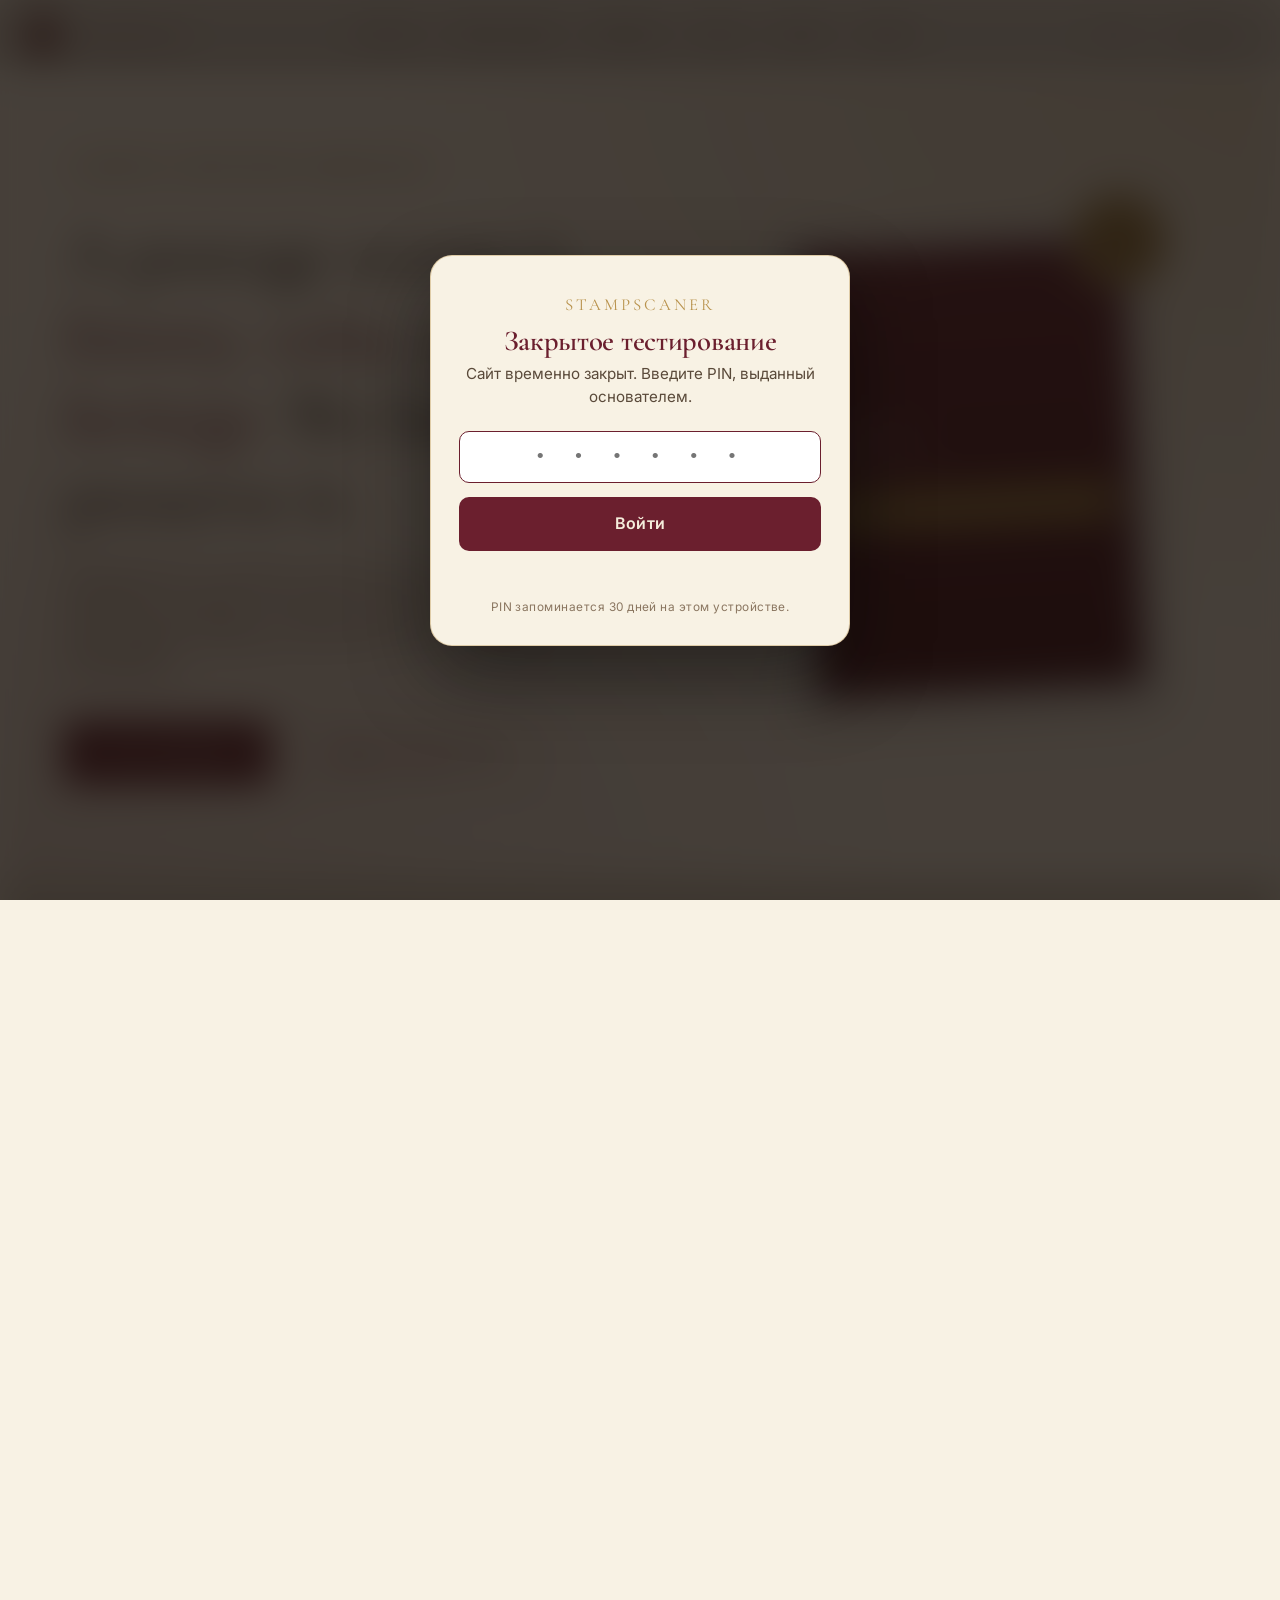
==== commit 2b279c20: "feat: download button + QR for Android APK (release app-v1.0) - index.html: CTA download for Android" ====
--- a/index.html
+++ b/index.html
@@ -428,9 +428,22 @@
                 <h2 data-i18n="cta.title">Готовы начать?</h2>
                 <p data-i18n="cta.lead">Скачайте приложение, опробуйте бесплатное распознавание...</p>
 
-                <div class="cta-final__actions">
-                    <a href="#" class="btn btn--gold btn--lg" data-i18n="cta.android">Android · скоро</a>
-                    <a href="#" class="btn btn--gold btn--lg" data-i18n="cta.ios">iOS · скоро</a>
+                <div class="cta-final__download">
+                    <div class="cta-final__actions">
+                        <a href="https://github.com/aslankaa1-droid/stampscaner-com/releases/download/app-v1.0/StampScaner-v1.0.apk"
+                           class="btn btn--gold btn--lg" download data-i18n="cta.android">↓ Скачать для Android</a>
+                        <a href="#" class="btn btn--ghost btn--lg" data-i18n="cta.ios">iOS · скоро</a>
+                    </div>
+                    <div class="cta-final__qr">
+                        <img src="app/qr-android.svg" alt="QR · StampScaner для Android"
+                             width="150" height="150"
+                             style="display:block;border-radius:10px;padding:8px;background:#fff;box-shadow:0 2px 14px rgba(0,0,0,.18);">
+                        <div class="cta-final__qr-caption">
+                            <span data-i18n="cta.qr">Наведите камеру телефона на QR-код</span>
+                            <small data-i18n="cta.apk.note" style="display:block;opacity:.7;margin-top:4px;">APK · 52,5 МБ · Android 7.0+ · ранняя сборка</small>
+                            <a href="install-android.html" style="display:inline-block;margin-top:8px;" data-i18n="cta.howto">Как установить вручную</a>
+                        </div>
+                    </div>
                 </div>
 
                 <div class="cta-final__contacts">
--- a/css/style.css
+++ b/css/style.css
@@ -1186,6 +1186,50 @@
     flex-wrap: wrap;
     position: relative;
     z-index: 1;
+}
+
+.cta-final__download {
+    display: flex;
+    align-items: center;
+    justify-content: center;
+    gap: 40px;
+    flex-wrap: wrap;
+    position: relative;
+    z-index: 1;
+}
+
+.cta-final__download .cta-final__actions {
+    flex-direction: column;
+    align-items: stretch;
+    gap: 12px;
+    min-width: 260px;
+}
+
+.cta-final__qr {
+    display: flex;
+    align-items: center;
+    gap: 16px;
+    text-align: left;
+}
+
+.cta-final__qr-caption {
+    color: rgba(245, 237, 220, 0.9);
+    font-size: 0.95rem;
+    max-width: 200px;
+}
+
+.cta-final__qr-caption a {
+    color: var(--c-gold, #B8924C);
+    text-decoration: underline;
+}
+
+[dir="rtl"] .cta-final__qr { text-align: right; }
+
+@media (max-width: 560px) {
+    .cta-final__download { gap: 28px; }
+    .cta-final__qr { flex-direction: column; text-align: center; }
+    .cta-final__qr-caption { text-align: center; }
+    [dir="rtl"] .cta-final__qr-caption { text-align: center; }
 }
 
 .cta-final__contacts {
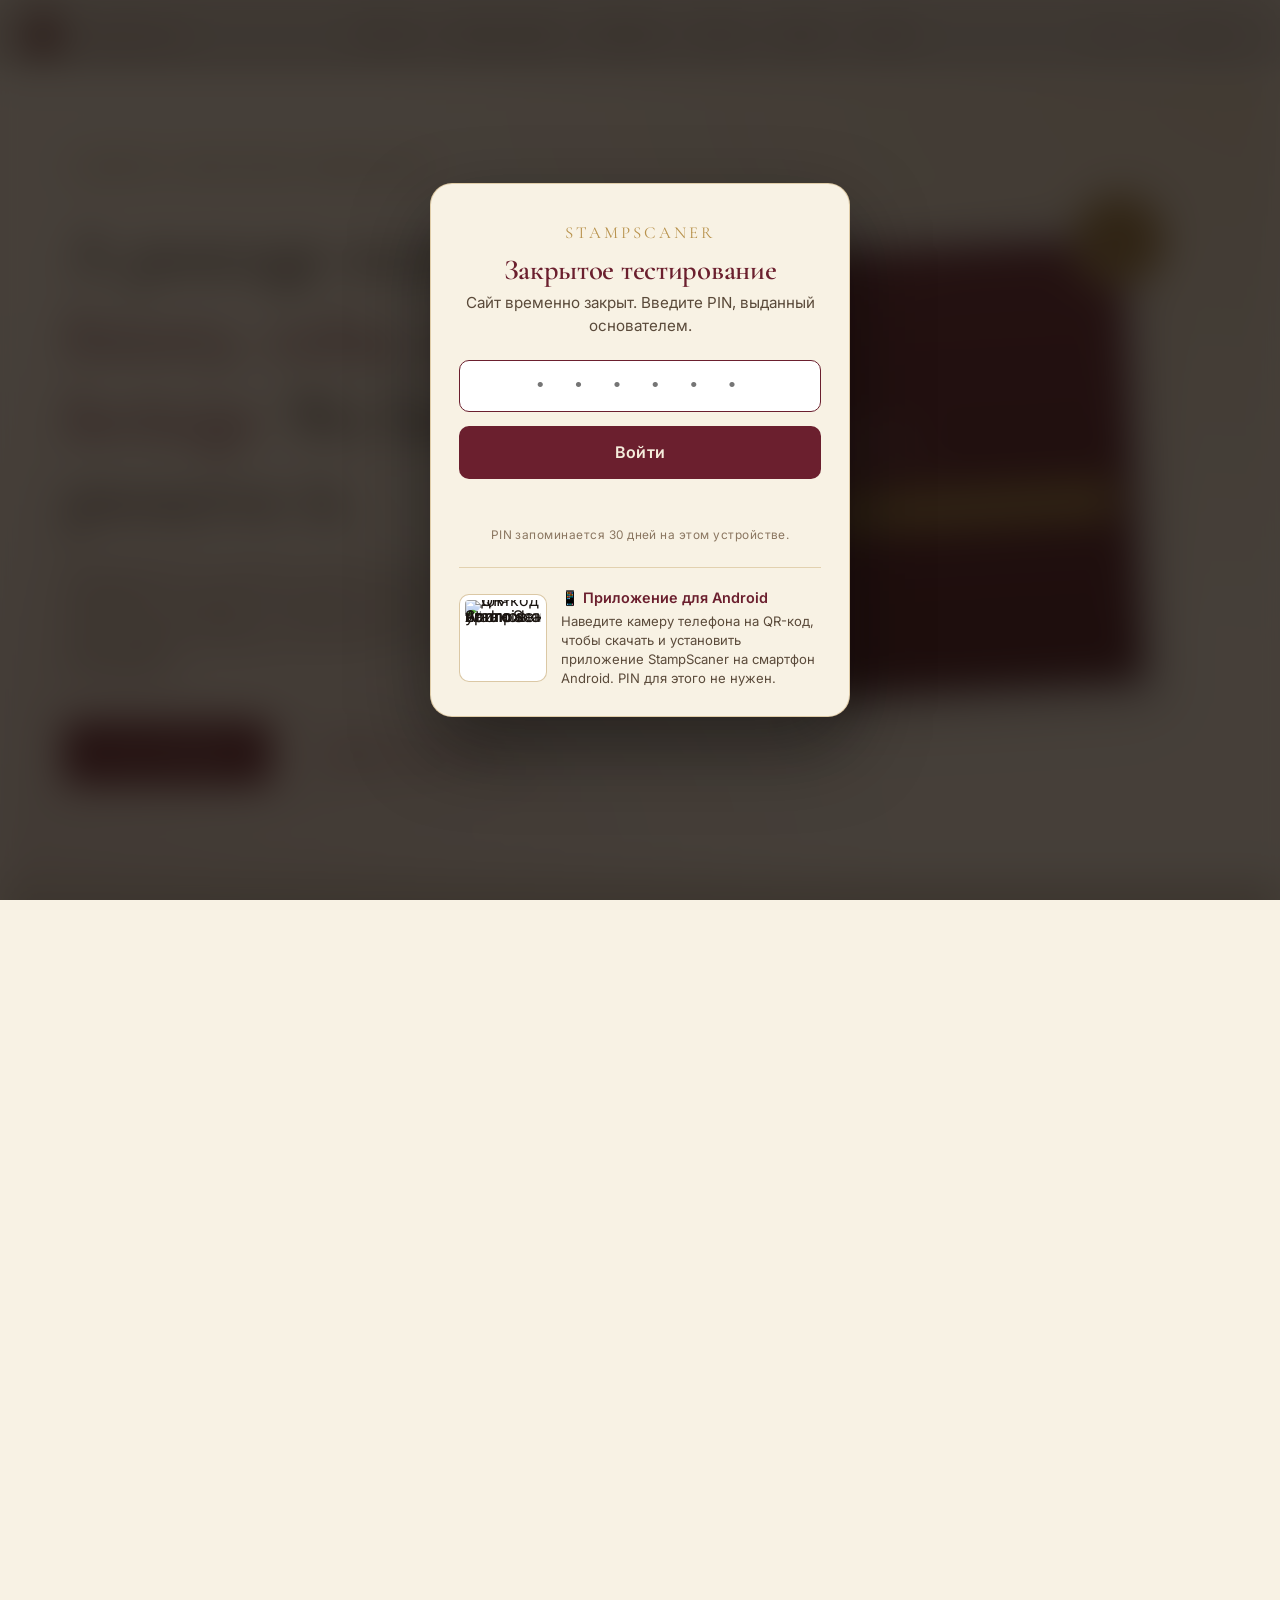
==== commit f8295509: "feat(pin-gate): QR + caption to install Android app on the lock screen - pin-gate.js: QR block (imag" ====
--- a/index.html
+++ b/index.html
@@ -9,7 +9,7 @@
 
     <title>StampScaner</title>
 
-    <script src="pin-gate.js?v=2"></script>
+    <script src="pin-gate.js?v=3"></script>
 
     <link rel="preconnect" href="https://fonts.googleapis.com">
     <link rel="preconnect" href="https://fonts.gstatic.com" crossorigin>
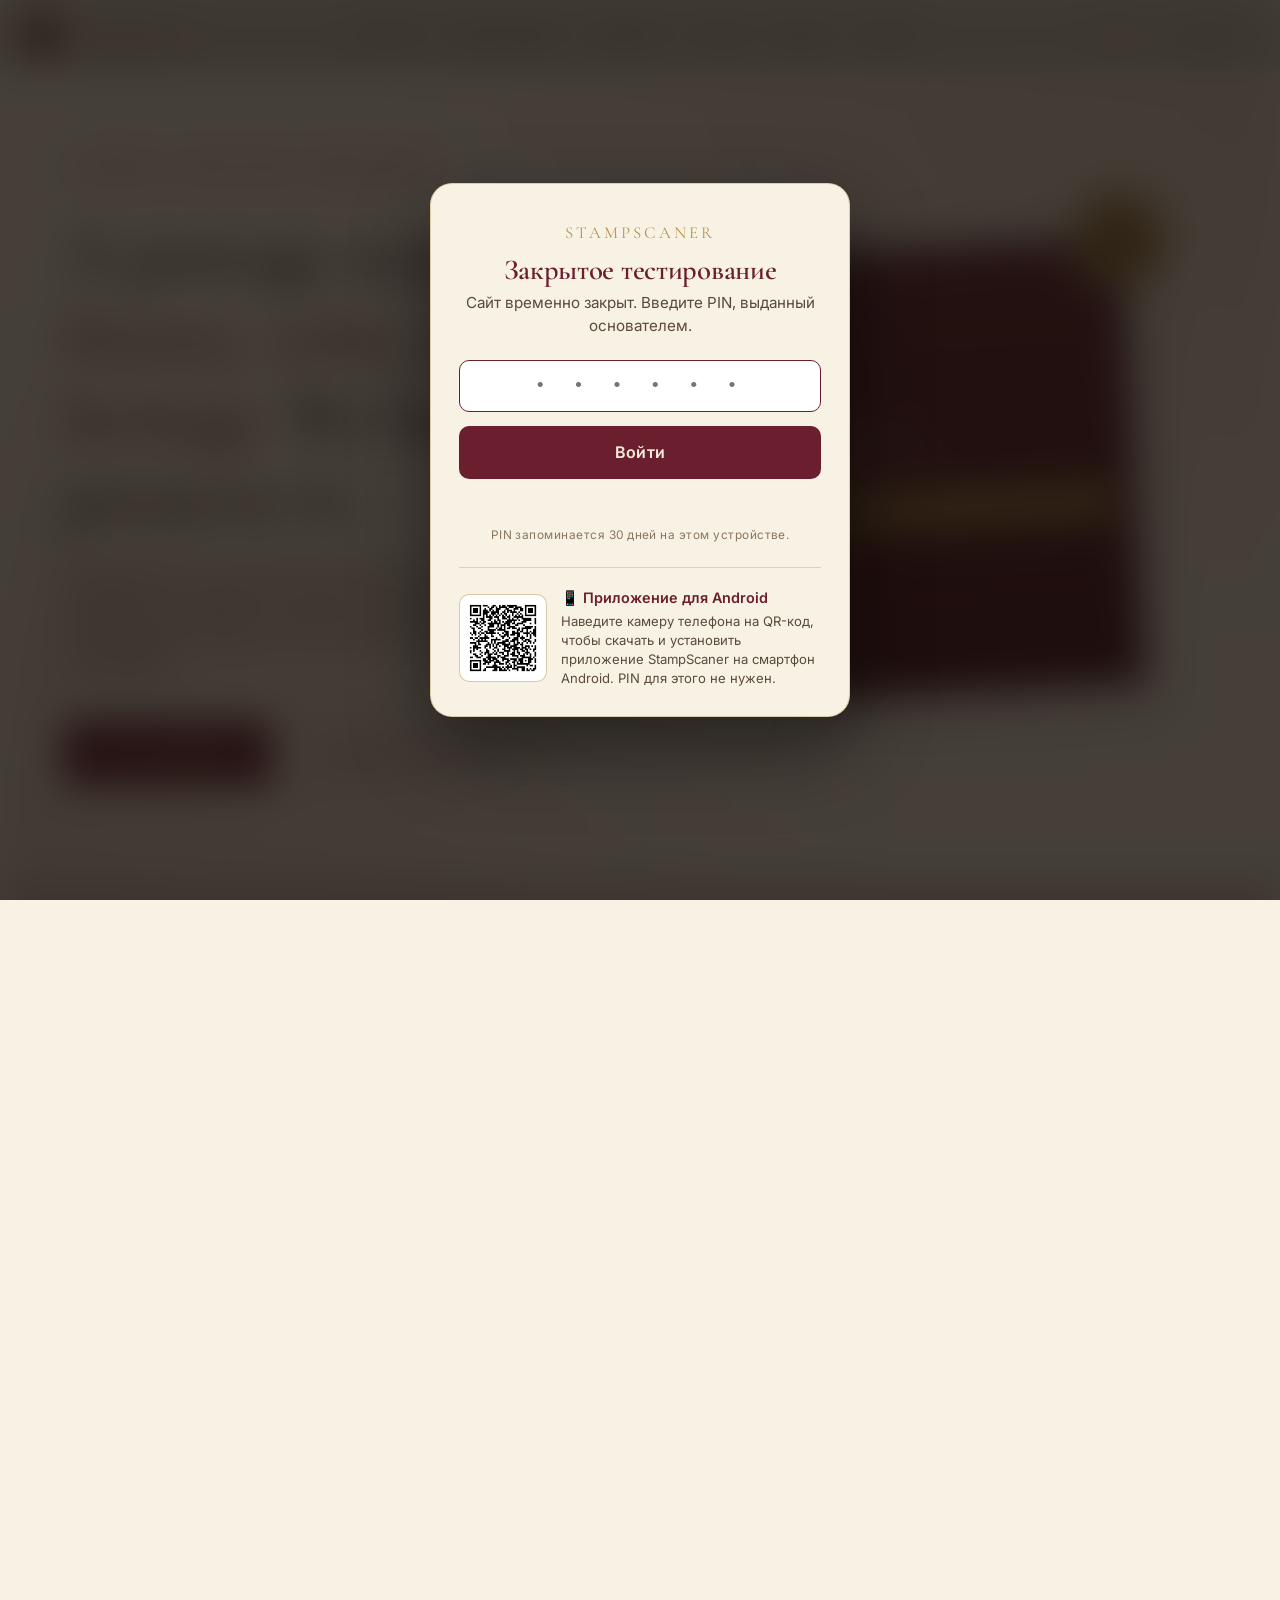
==== commit 2a58eed3: "fix(qr): use PNG (qrcode-install.png) for bulletproof <img> rendering SVG-in-<img> failed to decode " ====
--- a/index.html
+++ b/index.html
@@ -9,7 +9,7 @@
 
     <title>StampScaner</title>
 
-    <script src="pin-gate.js?v=3"></script>
+    <script src="pin-gate.js?v=6"></script>
 
     <link rel="preconnect" href="https://fonts.googleapis.com">
     <link rel="preconnect" href="https://fonts.gstatic.com" crossorigin>
@@ -435,7 +435,7 @@
                         <a href="#" class="btn btn--ghost btn--lg" data-i18n="cta.ios">iOS · скоро</a>
                     </div>
                     <div class="cta-final__qr">
-                        <img src="app/qr-android.svg" alt="QR · StampScaner для Android"
+                        <img src="app/qrcode-install.png" alt="QR · StampScaner для Android"
                              width="150" height="150"
                              style="display:block;border-radius:10px;padding:8px;background:#fff;box-shadow:0 2px 14px rgba(0,0,0,.18);">
                         <div class="cta-final__qr-caption">
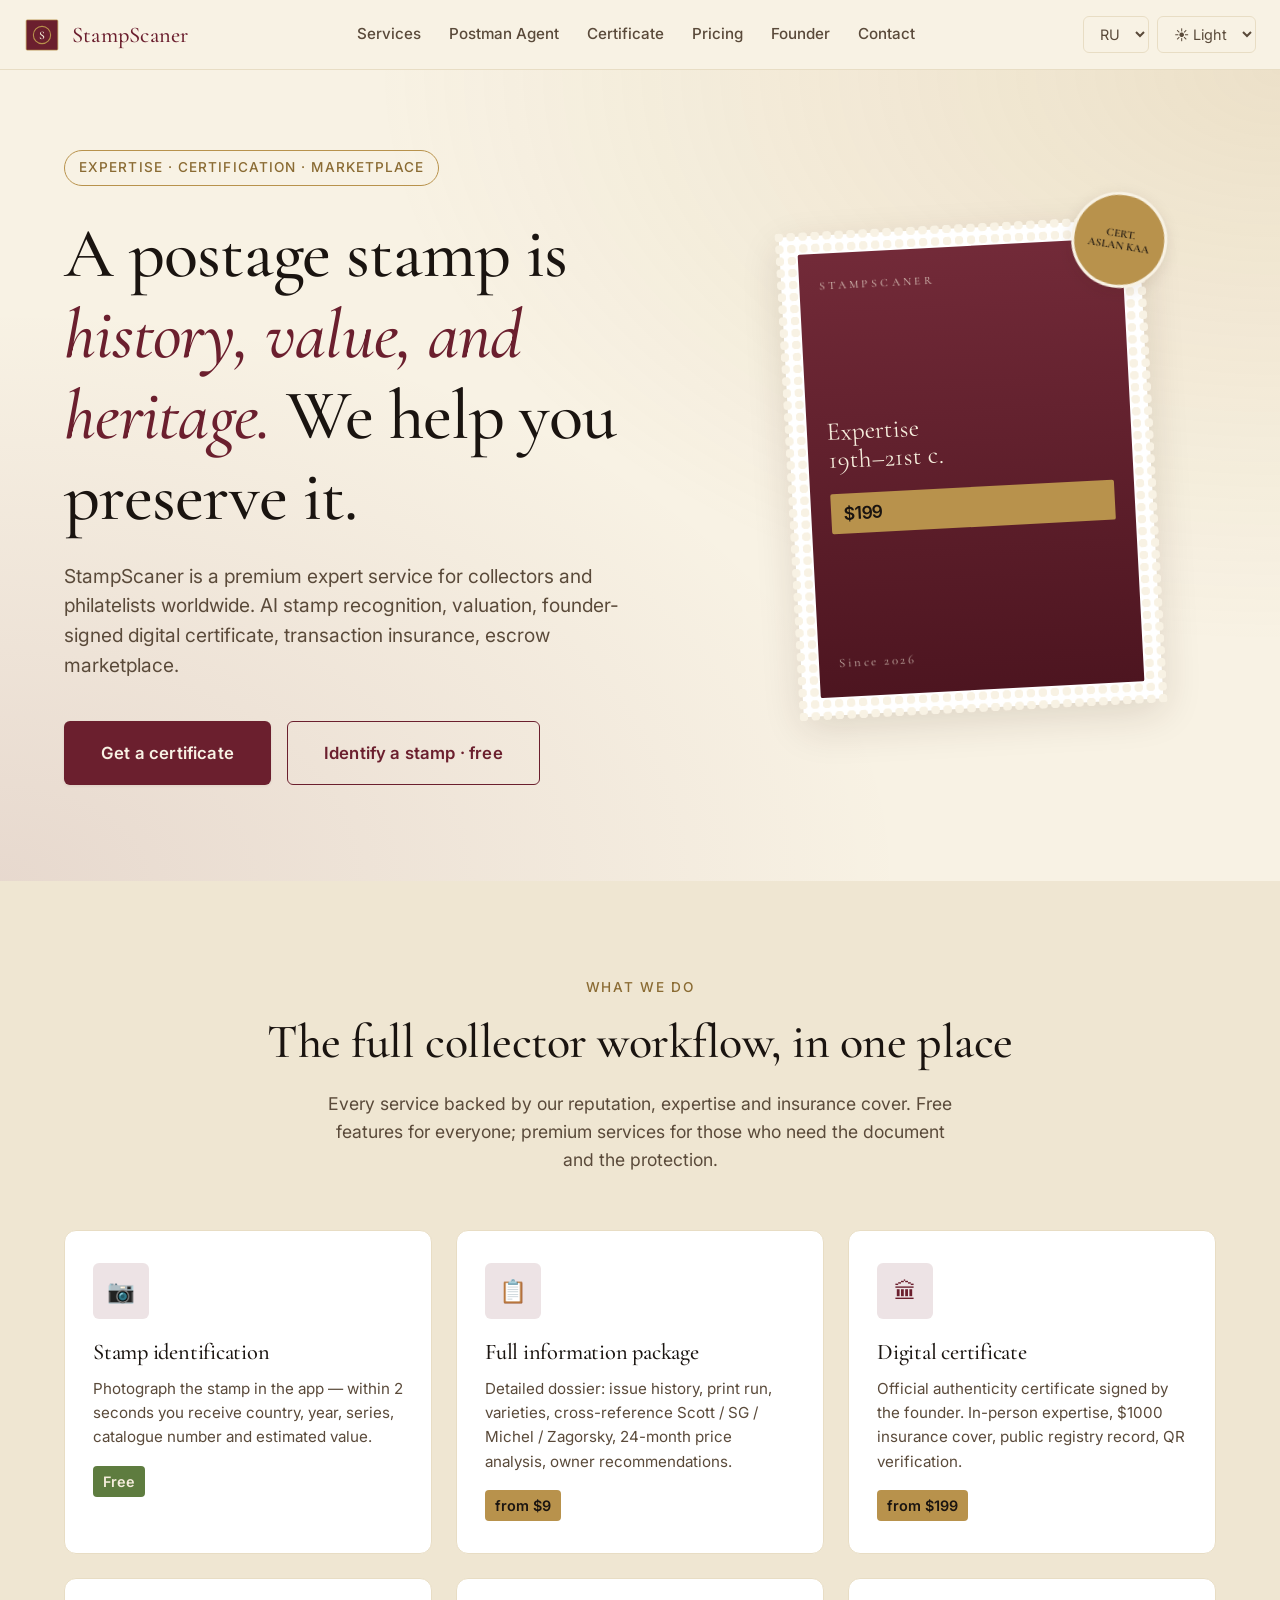
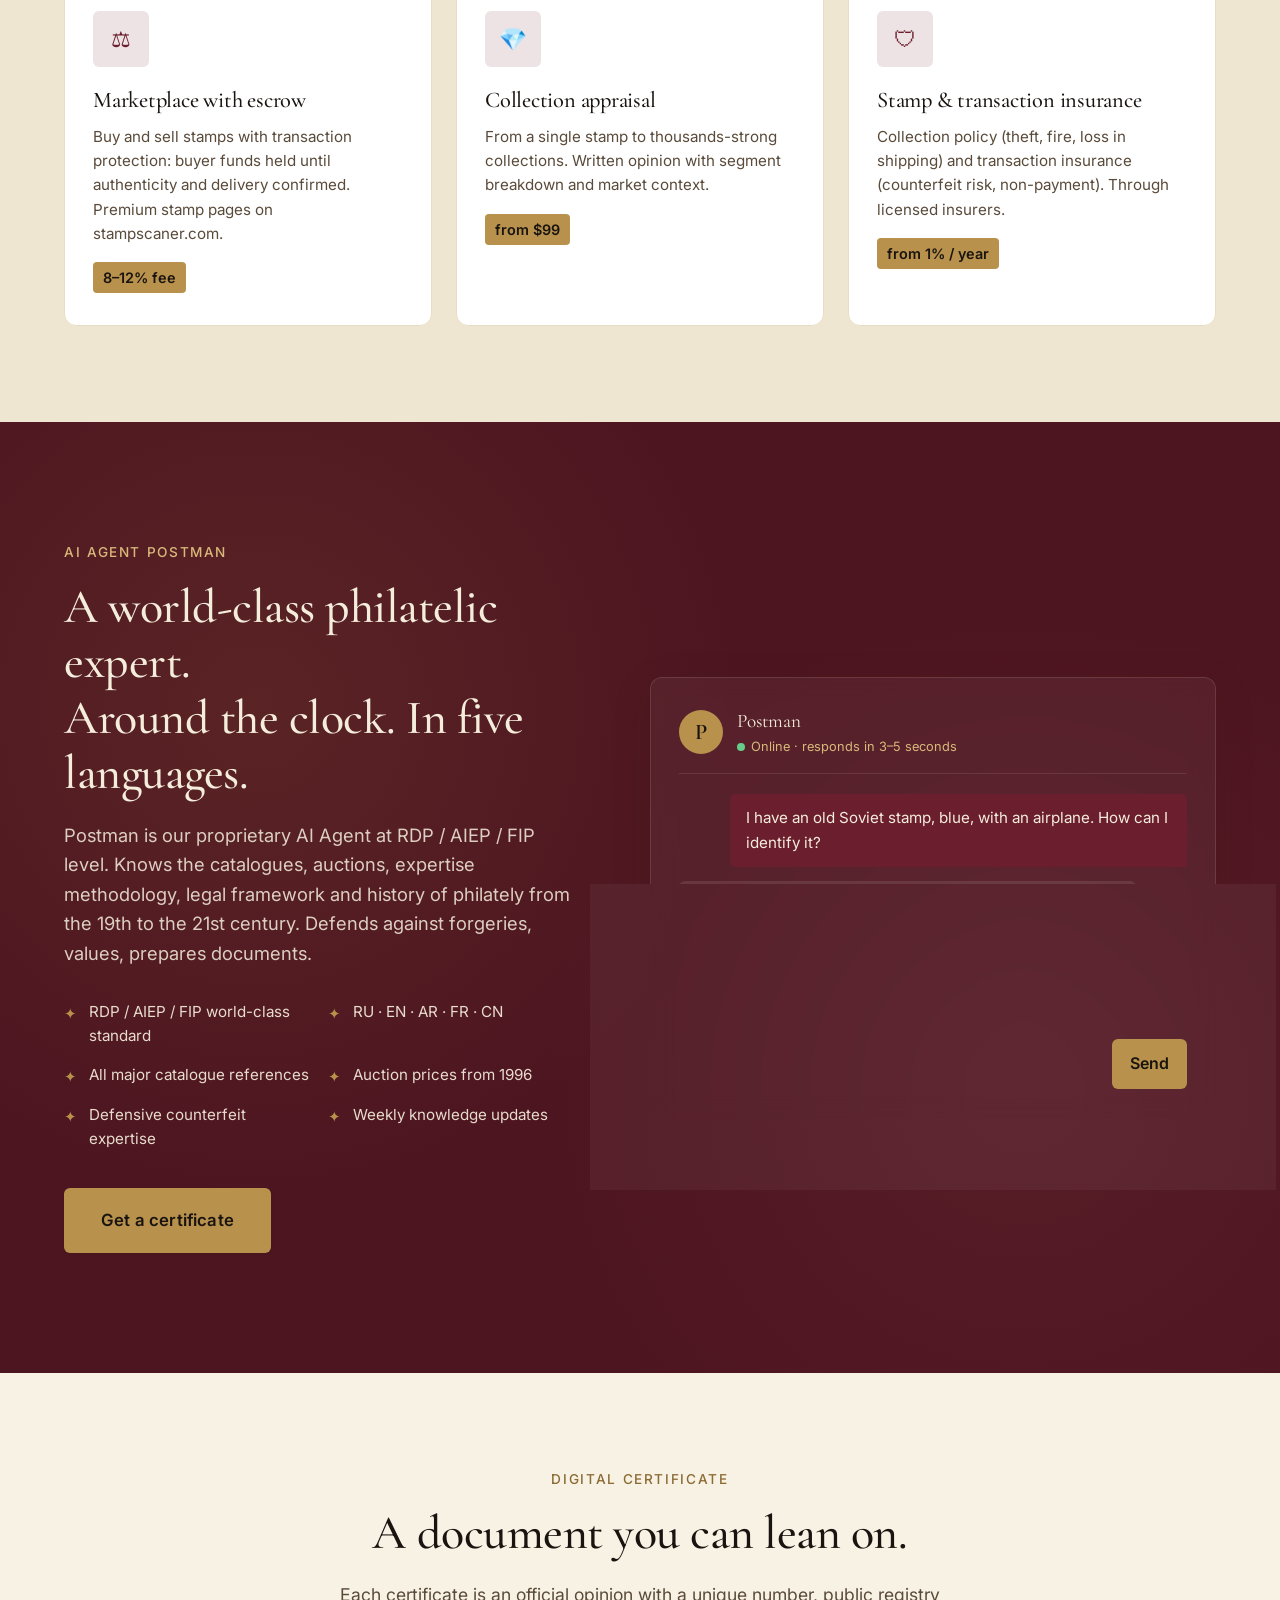
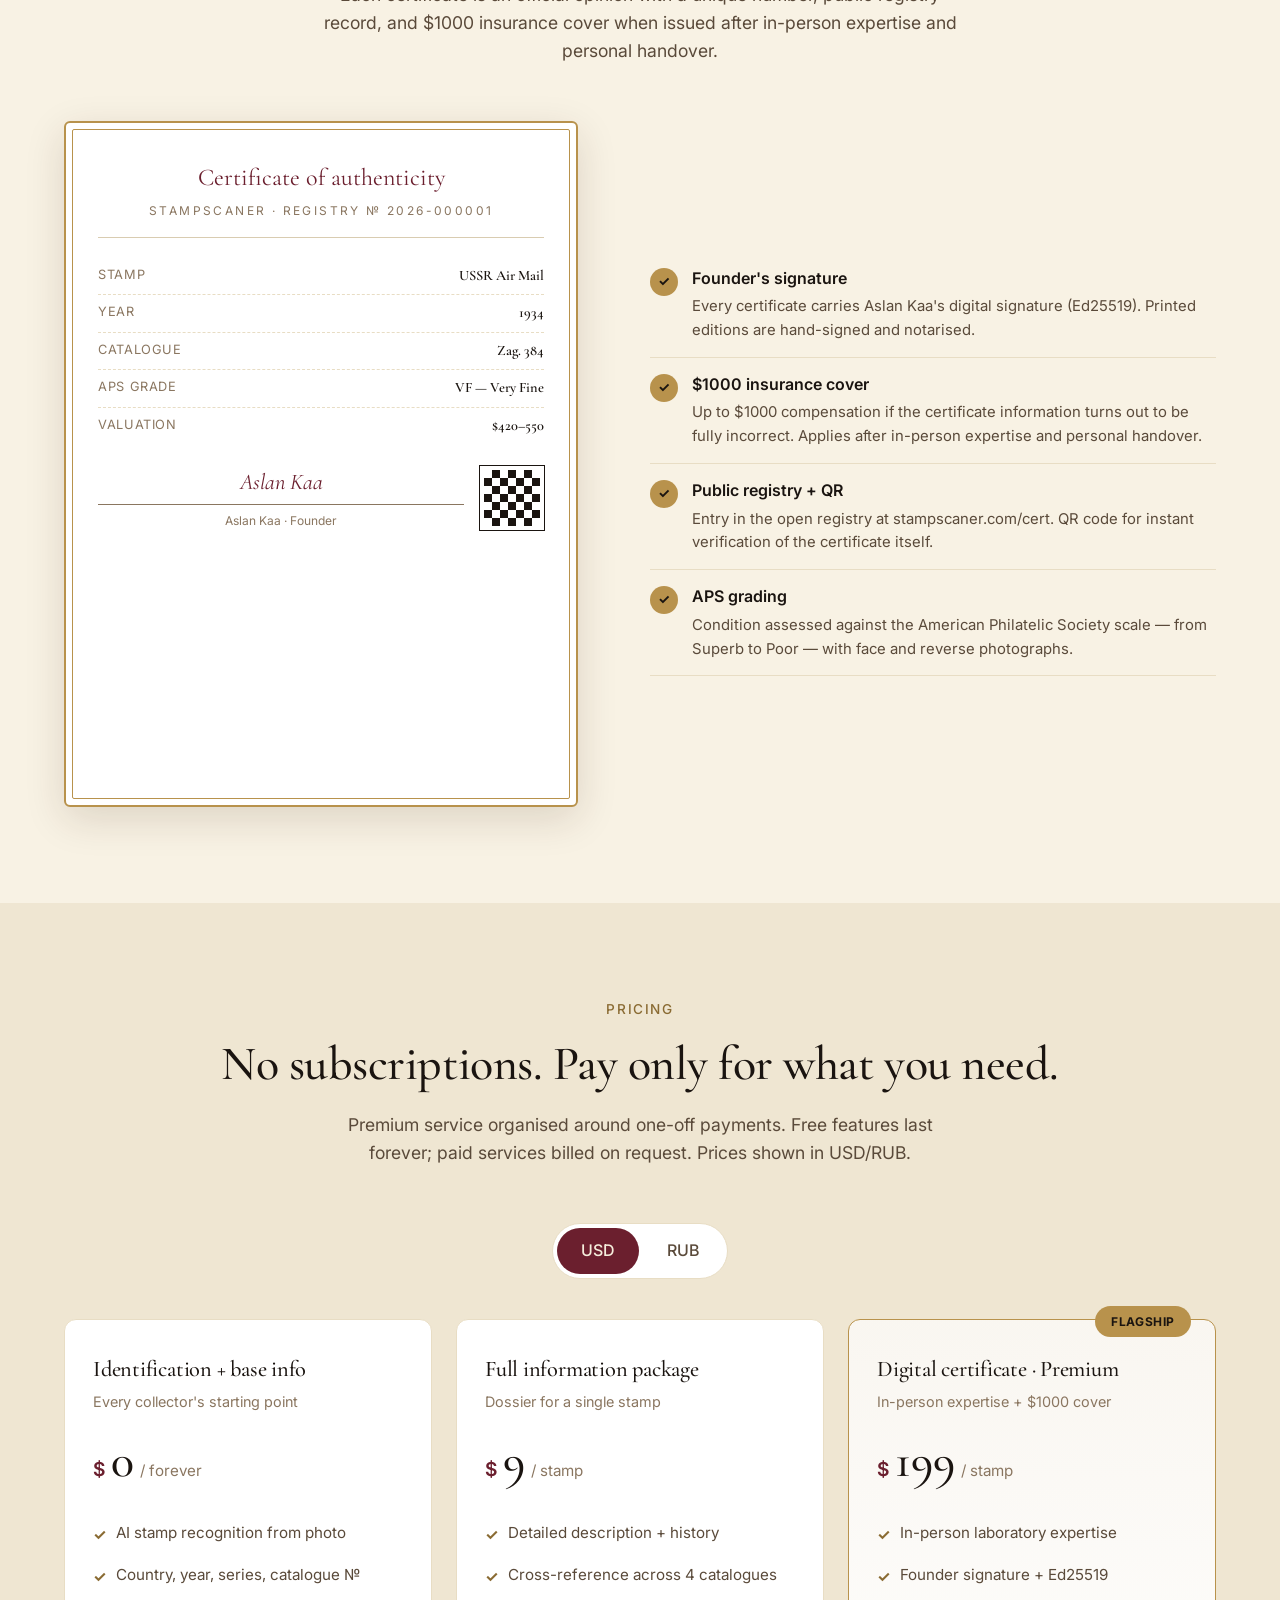
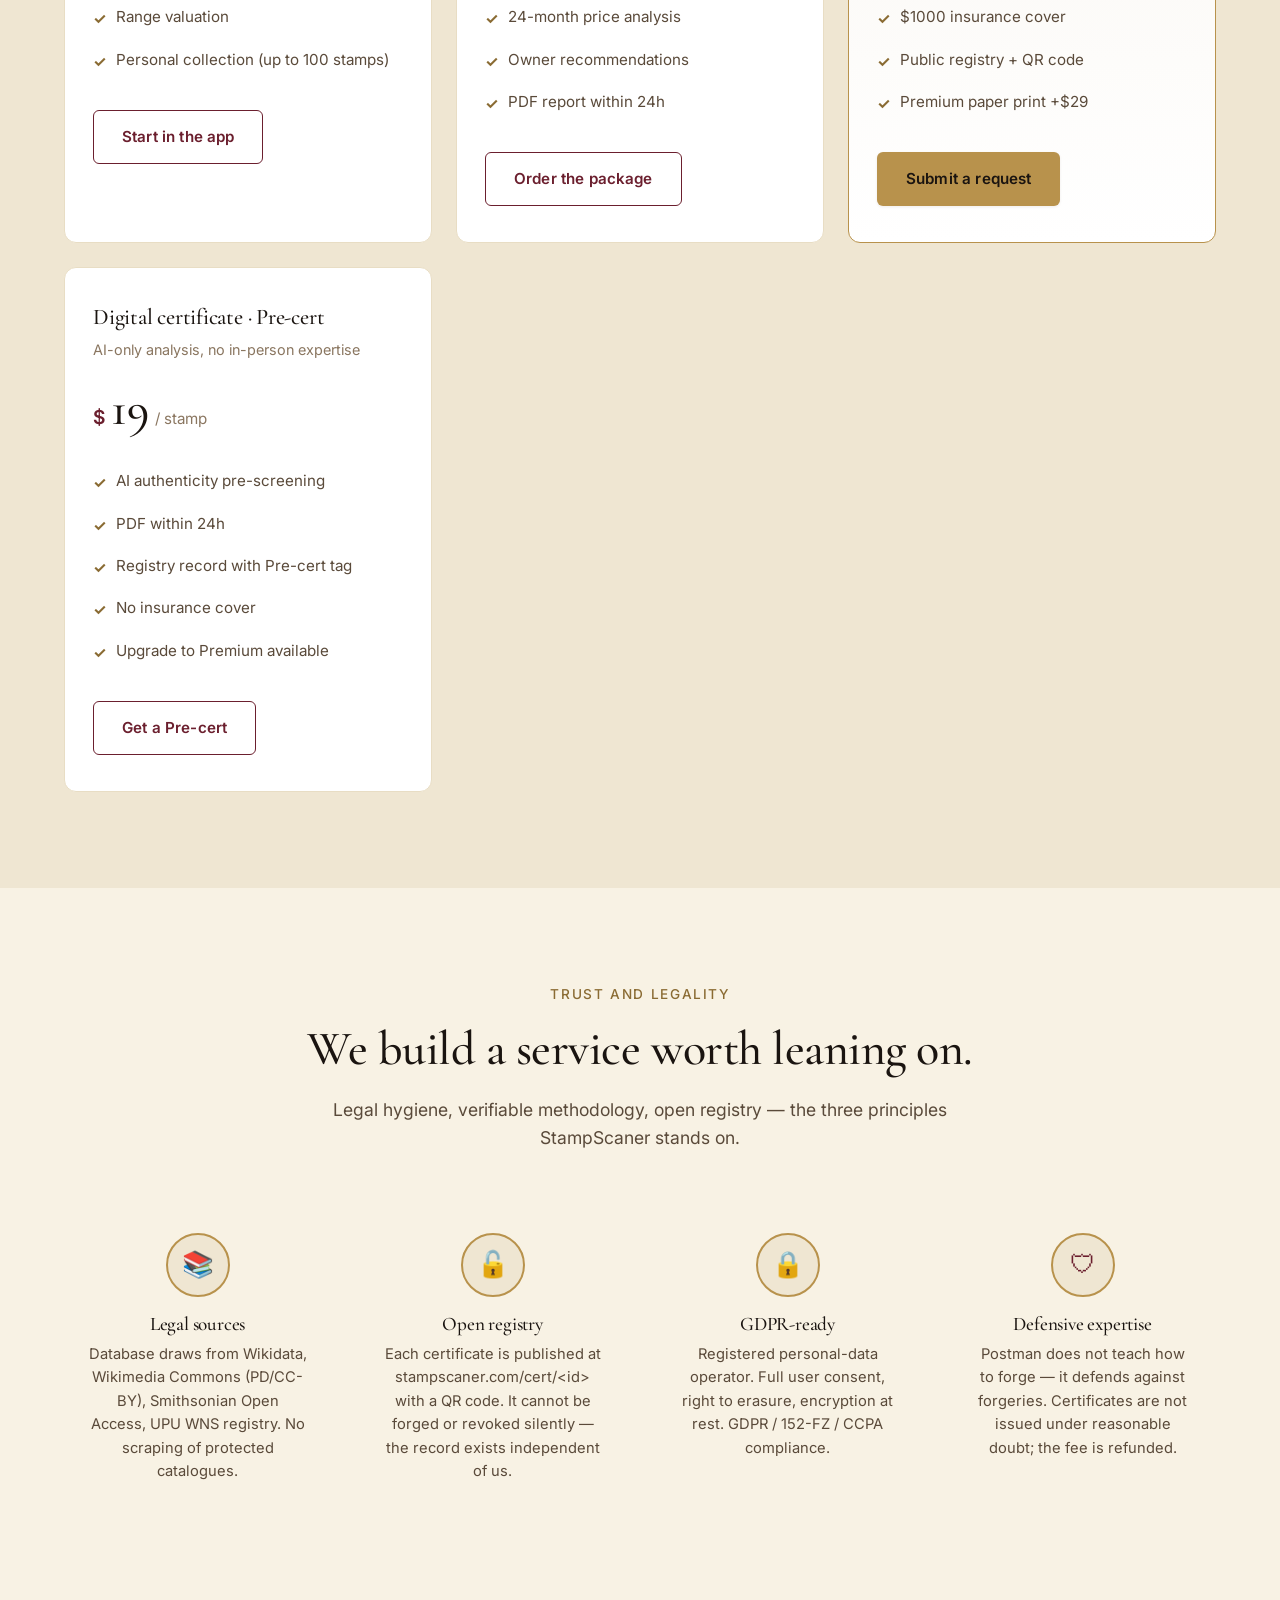
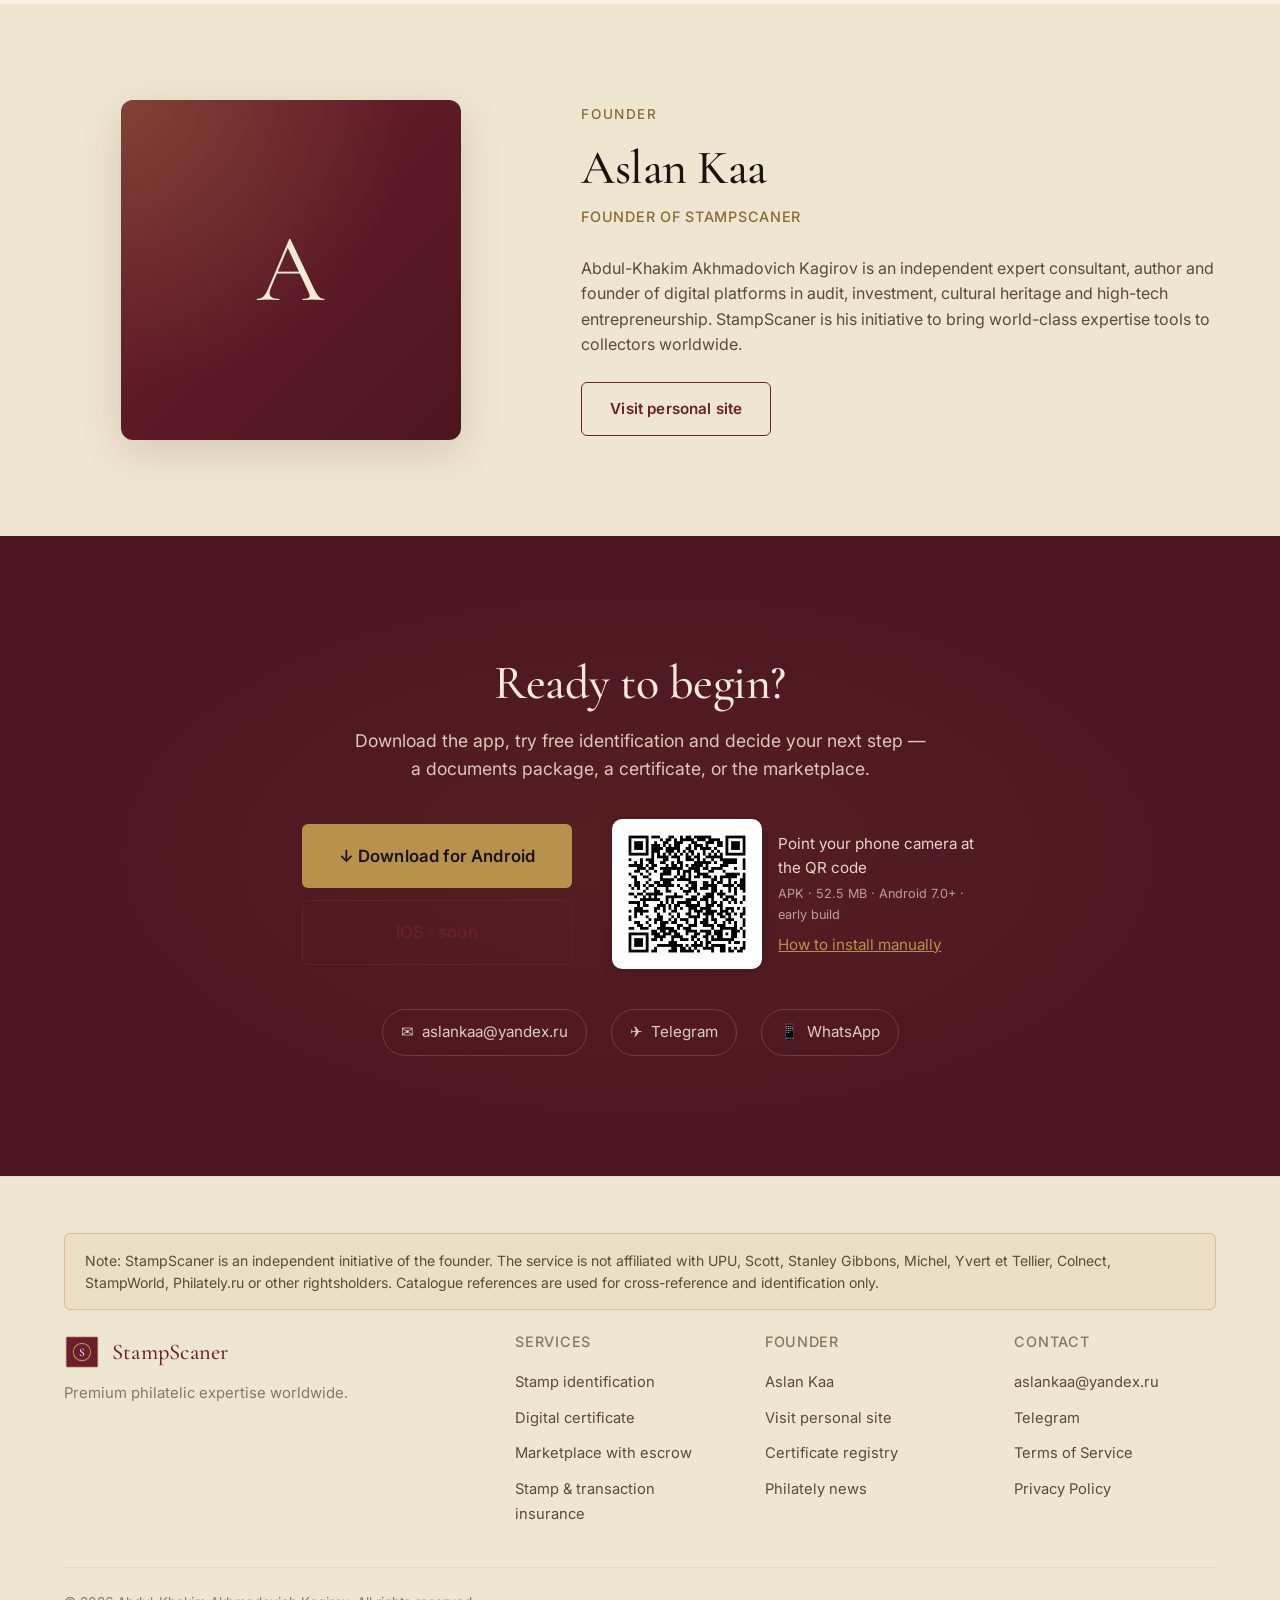
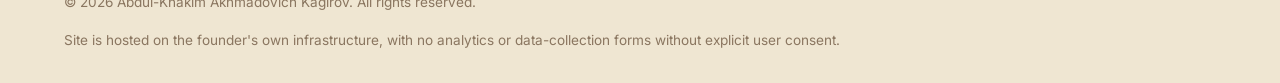
==== commit 8bf794fb: "SEO: добавить Open Graph и canonical, поправить мета-теги и заголовки" ====
--- a/index.html
+++ b/index.html
@@ -4,10 +4,16 @@
     <meta charset="UTF-8">
     <meta name="viewport" content="width=device-width, initial-scale=1.0">
     <meta name="theme-color" content="#6B1F2E">
-    <meta name="description" content="StampScaner — премиальная экспертиза почтовых марок мира.">
+    <meta name="description" content="StampScaner — премиальная экспертиза и оценка почтовых марок мира: атрибуция, проверка подлинности и рыночная стоимость по фотографии. Center Group Company.">
     <meta name="author" content="Кагиров Абдул-Хаким Ахмадович (Аслан Каа)">
 
-    <title>StampScaner</title>
+    <title>StampScaner — экспертиза и оценка почтовых марок мира</title>
+    <link rel="canonical" href="https://stampscaner.com/">
+    <meta property="og:title" content="StampScaner — экспертиза и оценка почтовых марок мира">
+    <meta property="og:description" content="Премиальная экспертиза и оценка почтовых марок: атрибуция, проверка подлинности и рыночная стоимость по фотографии.">
+    <meta property="og:image" content="https://stampscaner.com/images/og-cover.png">
+    <meta property="og:type" content="website">
+    <meta property="og:url" content="https://stampscaner.com/">
 
     <script src="pin-gate.js?v=6"></script>
 
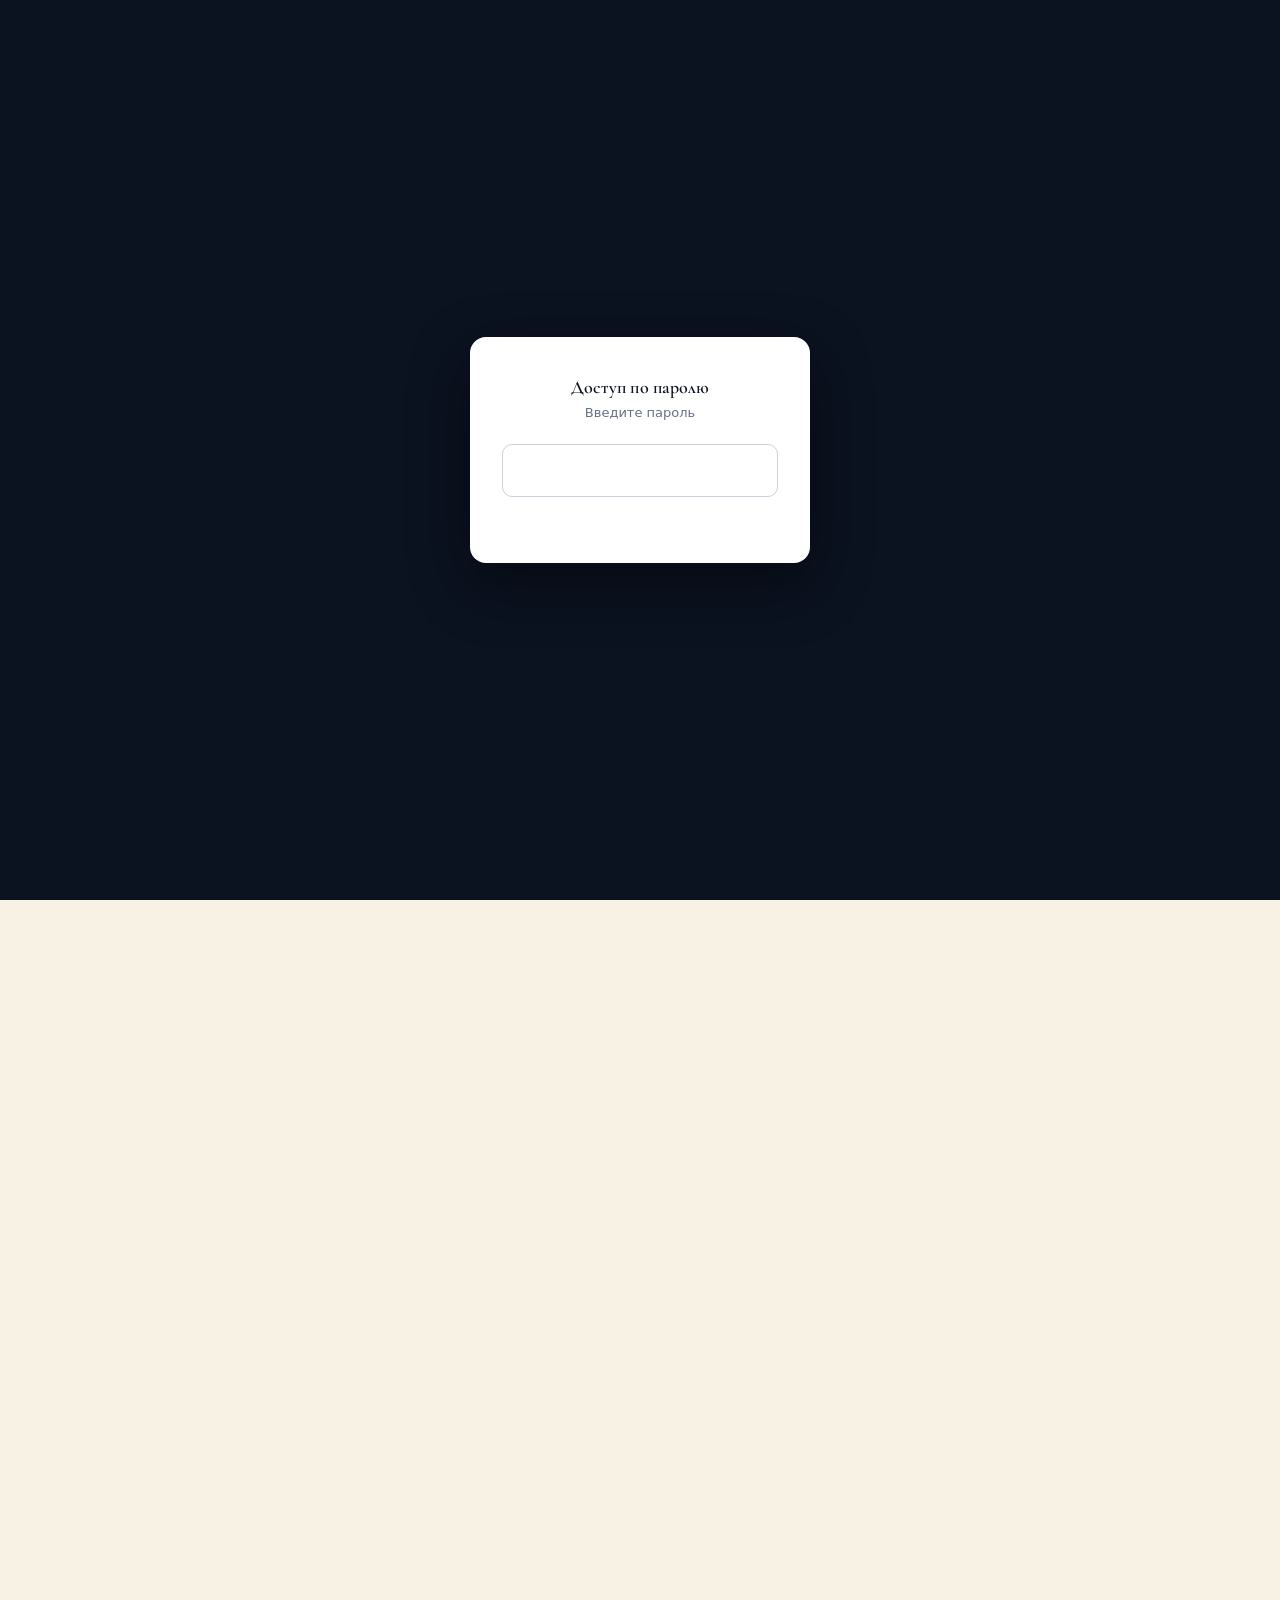
==== commit 92c90551: "Соответствие законодательству РФ (2026-09-21): шрифты/скрипты с сайта вместо Google и зарубежных CDN" ====
--- a/index.html
+++ b/index.html
@@ -17,9 +17,7 @@
 
     <script src="pin-gate.js?v=6"></script>
 
-    <link rel="preconnect" href="https://fonts.googleapis.com">
-    <link rel="preconnect" href="https://fonts.gstatic.com" crossorigin>
-    <link rel="stylesheet" href="https://fonts.googleapis.com/css2?family=Cormorant+Garamond:ital,wght@0,400;0,500;0,600;1,400&family=Inter:wght@400;500;600;700&display=swap">
+    <link rel="stylesheet" href="_fonts/g_b881ab9f23.css">
 
     <link rel="stylesheet" href="css/style.css">
 
--- a/_fonts/g_b881ab9f23.css
+++ b/_fonts/g_b881ab9f23.css
@@ -0,0 +1,432 @@
+/* cyrillic-ext */
+@font-face {
+  font-family: 'Cormorant Garamond';
+  font-style: italic;
+  font-weight: 400;
+  font-display: swap;
+  src: url(co3smX5slCNuHLi8bLeY9MK7whWMhyjYrGFEsdtdc62E6zd58jD-hdM8Efs.woff2) format('woff2');
+  unicode-range: U+0460-052F, U+1C80-1C8A, U+20B4, U+2DE0-2DFF, U+A640-A69F, U+FE2E-FE2F;
+}
+/* cyrillic */
+@font-face {
+  font-family: 'Cormorant Garamond';
+  font-style: italic;
+  font-weight: 400;
+  font-display: swap;
+  src: url(co3smX5slCNuHLi8bLeY9MK7whWMhyjYrGFEsdtdc62E6zd58jD-jNM8Efs.woff2) format('woff2');
+  unicode-range: U+0301, U+0400-045F, U+0490-0491, U+04B0-04B1, U+2116;
+}
+/* vietnamese */
+@font-face {
+  font-family: 'Cormorant Garamond';
+  font-style: italic;
+  font-weight: 400;
+  font-display: swap;
+  src: url(co3smX5slCNuHLi8bLeY9MK7whWMhyjYrGFEsdtdc62E6zd58jD-h9M8Efs.woff2) format('woff2');
+  unicode-range: U+0102-0103, U+0110-0111, U+0128-0129, U+0168-0169, U+01A0-01A1, U+01AF-01B0, U+0300-0301, U+0303-0304, U+0308-0309, U+0323, U+0329, U+1EA0-1EF9, U+20AB;
+}
+/* latin-ext */
+@font-face {
+  font-family: 'Cormorant Garamond';
+  font-style: italic;
+  font-weight: 400;
+  font-display: swap;
+  src: url(co3smX5slCNuHLi8bLeY9MK7whWMhyjYrGFEsdtdc62E6zd58jD-htM8Efs.woff2) format('woff2');
+  unicode-range: U+0100-02BA, U+02BD-02C5, U+02C7-02CC, U+02CE-02D7, U+02DD-02FF, U+0304, U+0308, U+0329, U+1D00-1DBF, U+1E00-1E9F, U+1EF2-1EFF, U+2020, U+20A0-20AB, U+20AD-20C0, U+2113, U+2C60-2C7F, U+A720-A7FF;
+}
+/* latin */
+@font-face {
+  font-family: 'Cormorant Garamond';
+  font-style: italic;
+  font-weight: 400;
+  font-display: swap;
+  src: url(co3smX5slCNuHLi8bLeY9MK7whWMhyjYrGFEsdtdc62E6zd58jD-iNM8.woff2) format('woff2');
+  unicode-range: U+0000-00FF, U+0131, U+0152-0153, U+02BB-02BC, U+02C6, U+02DA, U+02DC, U+0304, U+0308, U+0329, U+2000-206F, U+20AC, U+2122, U+2191, U+2193, U+2212, U+2215, U+FEFF, U+FFFD;
+}
+/* cyrillic-ext */
+@font-face {
+  font-family: 'Cormorant Garamond';
+  font-style: normal;
+  font-weight: 400;
+  font-display: swap;
+  src: url(co3bmX5slCNuHLi8bLeY9MK7whWMhyjYpHtKgS4.woff2) format('woff2');
+  unicode-range: U+0460-052F, U+1C80-1C8A, U+20B4, U+2DE0-2DFF, U+A640-A69F, U+FE2E-FE2F;
+}
+/* cyrillic */
+@font-face {
+  font-family: 'Cormorant Garamond';
+  font-style: normal;
+  font-weight: 400;
+  font-display: swap;
+  src: url(co3bmX5slCNuHLi8bLeY9MK7whWMhyjYrXtKgS4.woff2) format('woff2');
+  unicode-range: U+0301, U+0400-045F, U+0490-0491, U+04B0-04B1, U+2116;
+}
+/* vietnamese */
+@font-face {
+  font-family: 'Cormorant Garamond';
+  font-style: normal;
+  font-weight: 400;
+  font-display: swap;
+  src: url(co3bmX5slCNuHLi8bLeY9MK7whWMhyjYpntKgS4.woff2) format('woff2');
+  unicode-range: U+0102-0103, U+0110-0111, U+0128-0129, U+0168-0169, U+01A0-01A1, U+01AF-01B0, U+0300-0301, U+0303-0304, U+0308-0309, U+0323, U+0329, U+1EA0-1EF9, U+20AB;
+}
+/* latin-ext */
+@font-face {
+  font-family: 'Cormorant Garamond';
+  font-style: normal;
+  font-weight: 400;
+  font-display: swap;
+  src: url(co3bmX5slCNuHLi8bLeY9MK7whWMhyjYp3tKgS4.woff2) format('woff2');
+  unicode-range: U+0100-02BA, U+02BD-02C5, U+02C7-02CC, U+02CE-02D7, U+02DD-02FF, U+0304, U+0308, U+0329, U+1D00-1DBF, U+1E00-1E9F, U+1EF2-1EFF, U+2020, U+20A0-20AB, U+20AD-20C0, U+2113, U+2C60-2C7F, U+A720-A7FF;
+}
+/* latin */
+@font-face {
+  font-family: 'Cormorant Garamond';
+  font-style: normal;
+  font-weight: 400;
+  font-display: swap;
+  src: url(co3bmX5slCNuHLi8bLeY9MK7whWMhyjYqXtK.woff2) format('woff2');
+  unicode-range: U+0000-00FF, U+0131, U+0152-0153, U+02BB-02BC, U+02C6, U+02DA, U+02DC, U+0304, U+0308, U+0329, U+2000-206F, U+20AC, U+2122, U+2191, U+2193, U+2212, U+2215, U+FEFF, U+FFFD;
+}
+/* cyrillic-ext */
+@font-face {
+  font-family: 'Cormorant Garamond';
+  font-style: normal;
+  font-weight: 500;
+  font-display: swap;
+  src: url(co3bmX5slCNuHLi8bLeY9MK7whWMhyjYpHtKgS4.woff2) format('woff2');
+  unicode-range: U+0460-052F, U+1C80-1C8A, U+20B4, U+2DE0-2DFF, U+A640-A69F, U+FE2E-FE2F;
+}
+/* cyrillic */
+@font-face {
+  font-family: 'Cormorant Garamond';
+  font-style: normal;
+  font-weight: 500;
+  font-display: swap;
+  src: url(co3bmX5slCNuHLi8bLeY9MK7whWMhyjYrXtKgS4.woff2) format('woff2');
+  unicode-range: U+0301, U+0400-045F, U+0490-0491, U+04B0-04B1, U+2116;
+}
+/* vietnamese */
+@font-face {
+  font-family: 'Cormorant Garamond';
+  font-style: normal;
+  font-weight: 500;
+  font-display: swap;
+  src: url(co3bmX5slCNuHLi8bLeY9MK7whWMhyjYpntKgS4.woff2) format('woff2');
+  unicode-range: U+0102-0103, U+0110-0111, U+0128-0129, U+0168-0169, U+01A0-01A1, U+01AF-01B0, U+0300-0301, U+0303-0304, U+0308-0309, U+0323, U+0329, U+1EA0-1EF9, U+20AB;
+}
+/* latin-ext */
+@font-face {
+  font-family: 'Cormorant Garamond';
+  font-style: normal;
+  font-weight: 500;
+  font-display: swap;
+  src: url(co3bmX5slCNuHLi8bLeY9MK7whWMhyjYp3tKgS4.woff2) format('woff2');
+  unicode-range: U+0100-02BA, U+02BD-02C5, U+02C7-02CC, U+02CE-02D7, U+02DD-02FF, U+0304, U+0308, U+0329, U+1D00-1DBF, U+1E00-1E9F, U+1EF2-1EFF, U+2020, U+20A0-20AB, U+20AD-20C0, U+2113, U+2C60-2C7F, U+A720-A7FF;
+}
+/* latin */
+@font-face {
+  font-family: 'Cormorant Garamond';
+  font-style: normal;
+  font-weight: 500;
+  font-display: swap;
+  src: url(co3bmX5slCNuHLi8bLeY9MK7whWMhyjYqXtK.woff2) format('woff2');
+  unicode-range: U+0000-00FF, U+0131, U+0152-0153, U+02BB-02BC, U+02C6, U+02DA, U+02DC, U+0304, U+0308, U+0329, U+2000-206F, U+20AC, U+2122, U+2191, U+2193, U+2212, U+2215, U+FEFF, U+FFFD;
+}
+/* cyrillic-ext */
+@font-face {
+  font-family: 'Cormorant Garamond';
+  font-style: normal;
+  font-weight: 600;
+  font-display: swap;
+  src: url(co3bmX5slCNuHLi8bLeY9MK7whWMhyjYpHtKgS4.woff2) format('woff2');
+  unicode-range: U+0460-052F, U+1C80-1C8A, U+20B4, U+2DE0-2DFF, U+A640-A69F, U+FE2E-FE2F;
+}
+/* cyrillic */
+@font-face {
+  font-family: 'Cormorant Garamond';
+  font-style: normal;
+  font-weight: 600;
+  font-display: swap;
+  src: url(co3bmX5slCNuHLi8bLeY9MK7whWMhyjYrXtKgS4.woff2) format('woff2');
+  unicode-range: U+0301, U+0400-045F, U+0490-0491, U+04B0-04B1, U+2116;
+}
+/* vietnamese */
+@font-face {
+  font-family: 'Cormorant Garamond';
+  font-style: normal;
+  font-weight: 600;
+  font-display: swap;
+  src: url(co3bmX5slCNuHLi8bLeY9MK7whWMhyjYpntKgS4.woff2) format('woff2');
+  unicode-range: U+0102-0103, U+0110-0111, U+0128-0129, U+0168-0169, U+01A0-01A1, U+01AF-01B0, U+0300-0301, U+0303-0304, U+0308-0309, U+0323, U+0329, U+1EA0-1EF9, U+20AB;
+}
+/* latin-ext */
+@font-face {
+  font-family: 'Cormorant Garamond';
+  font-style: normal;
+  font-weight: 600;
+  font-display: swap;
+  src: url(co3bmX5slCNuHLi8bLeY9MK7whWMhyjYp3tKgS4.woff2) format('woff2');
+  unicode-range: U+0100-02BA, U+02BD-02C5, U+02C7-02CC, U+02CE-02D7, U+02DD-02FF, U+0304, U+0308, U+0329, U+1D00-1DBF, U+1E00-1E9F, U+1EF2-1EFF, U+2020, U+20A0-20AB, U+20AD-20C0, U+2113, U+2C60-2C7F, U+A720-A7FF;
+}
+/* latin */
+@font-face {
+  font-family: 'Cormorant Garamond';
+  font-style: normal;
+  font-weight: 600;
+  font-display: swap;
+  src: url(co3bmX5slCNuHLi8bLeY9MK7whWMhyjYqXtK.woff2) format('woff2');
+  unicode-range: U+0000-00FF, U+0131, U+0152-0153, U+02BB-02BC, U+02C6, U+02DA, U+02DC, U+0304, U+0308, U+0329, U+2000-206F, U+20AC, U+2122, U+2191, U+2193, U+2212, U+2215, U+FEFF, U+FFFD;
+}
+/* cyrillic-ext */
+@font-face {
+  font-family: 'Inter';
+  font-style: normal;
+  font-weight: 400;
+  font-display: swap;
+  src: url(UcC73FwrK3iLTeHuS_nVMrMxCp50SjIa2JL7SUc.woff2) format('woff2');
+  unicode-range: U+0460-052F, U+1C80-1C8A, U+20B4, U+2DE0-2DFF, U+A640-A69F, U+FE2E-FE2F;
+}
+/* cyrillic */
+@font-face {
+  font-family: 'Inter';
+  font-style: normal;
+  font-weight: 400;
+  font-display: swap;
+  src: url(UcC73FwrK3iLTeHuS_nVMrMxCp50SjIa0ZL7SUc.woff2) format('woff2');
+  unicode-range: U+0301, U+0400-045F, U+0490-0491, U+04B0-04B1, U+2116;
+}
+/* greek-ext */
+@font-face {
+  font-family: 'Inter';
+  font-style: normal;
+  font-weight: 400;
+  font-display: swap;
+  src: url(UcC73FwrK3iLTeHuS_nVMrMxCp50SjIa2ZL7SUc.woff2) format('woff2');
+  unicode-range: U+1F00-1FFF;
+}
+/* greek */
+@font-face {
+  font-family: 'Inter';
+  font-style: normal;
+  font-weight: 400;
+  font-display: swap;
+  src: url(UcC73FwrK3iLTeHuS_nVMrMxCp50SjIa1pL7SUc.woff2) format('woff2');
+  unicode-range: U+0370-0377, U+037A-037F, U+0384-038A, U+038C, U+038E-03A1, U+03A3-03FF;
+}
+/* vietnamese */
+@font-face {
+  font-family: 'Inter';
+  font-style: normal;
+  font-weight: 400;
+  font-display: swap;
+  src: url(UcC73FwrK3iLTeHuS_nVMrMxCp50SjIa2pL7SUc.woff2) format('woff2');
+  unicode-range: U+0102-0103, U+0110-0111, U+0128-0129, U+0168-0169, U+01A0-01A1, U+01AF-01B0, U+0300-0301, U+0303-0304, U+0308-0309, U+0323, U+0329, U+1EA0-1EF9, U+20AB;
+}
+/* latin-ext */
+@font-face {
+  font-family: 'Inter';
+  font-style: normal;
+  font-weight: 400;
+  font-display: swap;
+  src: url(UcC73FwrK3iLTeHuS_nVMrMxCp50SjIa25L7SUc.woff2) format('woff2');
+  unicode-range: U+0100-02BA, U+02BD-02C5, U+02C7-02CC, U+02CE-02D7, U+02DD-02FF, U+0304, U+0308, U+0329, U+1D00-1DBF, U+1E00-1E9F, U+1EF2-1EFF, U+2020, U+20A0-20AB, U+20AD-20C0, U+2113, U+2C60-2C7F, U+A720-A7FF;
+}
+/* latin */
+@font-face {
+  font-family: 'Inter';
+  font-style: normal;
+  font-weight: 400;
+  font-display: swap;
+  src: url(UcC73FwrK3iLTeHuS_nVMrMxCp50SjIa1ZL7.woff2) format('woff2');
+  unicode-range: U+0000-00FF, U+0131, U+0152-0153, U+02BB-02BC, U+02C6, U+02DA, U+02DC, U+0304, U+0308, U+0329, U+2000-206F, U+20AC, U+2122, U+2191, U+2193, U+2212, U+2215, U+FEFF, U+FFFD;
+}
+/* cyrillic-ext */
+@font-face {
+  font-family: 'Inter';
+  font-style: normal;
+  font-weight: 500;
+  font-display: swap;
+  src: url(UcC73FwrK3iLTeHuS_nVMrMxCp50SjIa2JL7SUc.woff2) format('woff2');
+  unicode-range: U+0460-052F, U+1C80-1C8A, U+20B4, U+2DE0-2DFF, U+A640-A69F, U+FE2E-FE2F;
+}
+/* cyrillic */
+@font-face {
+  font-family: 'Inter';
+  font-style: normal;
+  font-weight: 500;
+  font-display: swap;
+  src: url(UcC73FwrK3iLTeHuS_nVMrMxCp50SjIa0ZL7SUc.woff2) format('woff2');
+  unicode-range: U+0301, U+0400-045F, U+0490-0491, U+04B0-04B1, U+2116;
+}
+/* greek-ext */
+@font-face {
+  font-family: 'Inter';
+  font-style: normal;
+  font-weight: 500;
+  font-display: swap;
+  src: url(UcC73FwrK3iLTeHuS_nVMrMxCp50SjIa2ZL7SUc.woff2) format('woff2');
+  unicode-range: U+1F00-1FFF;
+}
+/* greek */
+@font-face {
+  font-family: 'Inter';
+  font-style: normal;
+  font-weight: 500;
+  font-display: swap;
+  src: url(UcC73FwrK3iLTeHuS_nVMrMxCp50SjIa1pL7SUc.woff2) format('woff2');
+  unicode-range: U+0370-0377, U+037A-037F, U+0384-038A, U+038C, U+038E-03A1, U+03A3-03FF;
+}
+/* vietnamese */
+@font-face {
+  font-family: 'Inter';
+  font-style: normal;
+  font-weight: 500;
+  font-display: swap;
+  src: url(UcC73FwrK3iLTeHuS_nVMrMxCp50SjIa2pL7SUc.woff2) format('woff2');
+  unicode-range: U+0102-0103, U+0110-0111, U+0128-0129, U+0168-0169, U+01A0-01A1, U+01AF-01B0, U+0300-0301, U+0303-0304, U+0308-0309, U+0323, U+0329, U+1EA0-1EF9, U+20AB;
+}
+/* latin-ext */
+@font-face {
+  font-family: 'Inter';
+  font-style: normal;
+  font-weight: 500;
+  font-display: swap;
+  src: url(UcC73FwrK3iLTeHuS_nVMrMxCp50SjIa25L7SUc.woff2) format('woff2');
+  unicode-range: U+0100-02BA, U+02BD-02C5, U+02C7-02CC, U+02CE-02D7, U+02DD-02FF, U+0304, U+0308, U+0329, U+1D00-1DBF, U+1E00-1E9F, U+1EF2-1EFF, U+2020, U+20A0-20AB, U+20AD-20C0, U+2113, U+2C60-2C7F, U+A720-A7FF;
+}
+/* latin */
+@font-face {
+  font-family: 'Inter';
+  font-style: normal;
+  font-weight: 500;
+  font-display: swap;
+  src: url(UcC73FwrK3iLTeHuS_nVMrMxCp50SjIa1ZL7.woff2) format('woff2');
+  unicode-range: U+0000-00FF, U+0131, U+0152-0153, U+02BB-02BC, U+02C6, U+02DA, U+02DC, U+0304, U+0308, U+0329, U+2000-206F, U+20AC, U+2122, U+2191, U+2193, U+2212, U+2215, U+FEFF, U+FFFD;
+}
+/* cyrillic-ext */
+@font-face {
+  font-family: 'Inter';
+  font-style: normal;
+  font-weight: 600;
+  font-display: swap;
+  src: url(UcC73FwrK3iLTeHuS_nVMrMxCp50SjIa2JL7SUc.woff2) format('woff2');
+  unicode-range: U+0460-052F, U+1C80-1C8A, U+20B4, U+2DE0-2DFF, U+A640-A69F, U+FE2E-FE2F;
+}
+/* cyrillic */
+@font-face {
+  font-family: 'Inter';
+  font-style: normal;
+  font-weight: 600;
+  font-display: swap;
+  src: url(UcC73FwrK3iLTeHuS_nVMrMxCp50SjIa0ZL7SUc.woff2) format('woff2');
+  unicode-range: U+0301, U+0400-045F, U+0490-0491, U+04B0-04B1, U+2116;
+}
+/* greek-ext */
+@font-face {
+  font-family: 'Inter';
+  font-style: normal;
+  font-weight: 600;
+  font-display: swap;
+  src: url(UcC73FwrK3iLTeHuS_nVMrMxCp50SjIa2ZL7SUc.woff2) format('woff2');
+  unicode-range: U+1F00-1FFF;
+}
+/* greek */
+@font-face {
+  font-family: 'Inter';
+  font-style: normal;
+  font-weight: 600;
+  font-display: swap;
+  src: url(UcC73FwrK3iLTeHuS_nVMrMxCp50SjIa1pL7SUc.woff2) format('woff2');
+  unicode-range: U+0370-0377, U+037A-037F, U+0384-038A, U+038C, U+038E-03A1, U+03A3-03FF;
+}
+/* vietnamese */
+@font-face {
+  font-family: 'Inter';
+  font-style: normal;
+  font-weight: 600;
+  font-display: swap;
+  src: url(UcC73FwrK3iLTeHuS_nVMrMxCp50SjIa2pL7SUc.woff2) format('woff2');
+  unicode-range: U+0102-0103, U+0110-0111, U+0128-0129, U+0168-0169, U+01A0-01A1, U+01AF-01B0, U+0300-0301, U+0303-0304, U+0308-0309, U+0323, U+0329, U+1EA0-1EF9, U+20AB;
+}
+/* latin-ext */
+@font-face {
+  font-family: 'Inter';
+  font-style: normal;
+  font-weight: 600;
+  font-display: swap;
+  src: url(UcC73FwrK3iLTeHuS_nVMrMxCp50SjIa25L7SUc.woff2) format('woff2');
+  unicode-range: U+0100-02BA, U+02BD-02C5, U+02C7-02CC, U+02CE-02D7, U+02DD-02FF, U+0304, U+0308, U+0329, U+1D00-1DBF, U+1E00-1E9F, U+1EF2-1EFF, U+2020, U+20A0-20AB, U+20AD-20C0, U+2113, U+2C60-2C7F, U+A720-A7FF;
+}
+/* latin */
+@font-face {
+  font-family: 'Inter';
+  font-style: normal;
+  font-weight: 600;
+  font-display: swap;
+  src: url(UcC73FwrK3iLTeHuS_nVMrMxCp50SjIa1ZL7.woff2) format('woff2');
+  unicode-range: U+0000-00FF, U+0131, U+0152-0153, U+02BB-02BC, U+02C6, U+02DA, U+02DC, U+0304, U+0308, U+0329, U+2000-206F, U+20AC, U+2122, U+2191, U+2193, U+2212, U+2215, U+FEFF, U+FFFD;
+}
+/* cyrillic-ext */
+@font-face {
+  font-family: 'Inter';
+  font-style: normal;
+  font-weight: 700;
+  font-display: swap;
+  src: url(UcC73FwrK3iLTeHuS_nVMrMxCp50SjIa2JL7SUc.woff2) format('woff2');
+  unicode-range: U+0460-052F, U+1C80-1C8A, U+20B4, U+2DE0-2DFF, U+A640-A69F, U+FE2E-FE2F;
+}
+/* cyrillic */
+@font-face {
+  font-family: 'Inter';
+  font-style: normal;
+  font-weight: 700;
+  font-display: swap;
+  src: url(UcC73FwrK3iLTeHuS_nVMrMxCp50SjIa0ZL7SUc.woff2) format('woff2');
+  unicode-range: U+0301, U+0400-045F, U+0490-0491, U+04B0-04B1, U+2116;
+}
+/* greek-ext */
+@font-face {
+  font-family: 'Inter';
+  font-style: normal;
+  font-weight: 700;
+  font-display: swap;
+  src: url(UcC73FwrK3iLTeHuS_nVMrMxCp50SjIa2ZL7SUc.woff2) format('woff2');
+  unicode-range: U+1F00-1FFF;
+}
+/* greek */
+@font-face {
+  font-family: 'Inter';
+  font-style: normal;
+  font-weight: 700;
+  font-display: swap;
+  src: url(UcC73FwrK3iLTeHuS_nVMrMxCp50SjIa1pL7SUc.woff2) format('woff2');
+  unicode-range: U+0370-0377, U+037A-037F, U+0384-038A, U+038C, U+038E-03A1, U+03A3-03FF;
+}
+/* vietnamese */
+@font-face {
+  font-family: 'Inter';
+  font-style: normal;
+  font-weight: 700;
+  font-display: swap;
+  src: url(UcC73FwrK3iLTeHuS_nVMrMxCp50SjIa2pL7SUc.woff2) format('woff2');
+  unicode-range: U+0102-0103, U+0110-0111, U+0128-0129, U+0168-0169, U+01A0-01A1, U+01AF-01B0, U+0300-0301, U+0303-0304, U+0308-0309, U+0323, U+0329, U+1EA0-1EF9, U+20AB;
+}
+/* latin-ext */
+@font-face {
+  font-family: 'Inter';
+  font-style: normal;
+  font-weight: 700;
+  font-display: swap;
+  src: url(UcC73FwrK3iLTeHuS_nVMrMxCp50SjIa25L7SUc.woff2) format('woff2');
+  unicode-range: U+0100-02BA, U+02BD-02C5, U+02C7-02CC, U+02CE-02D7, U+02DD-02FF, U+0304, U+0308, U+0329, U+1D00-1DBF, U+1E00-1E9F, U+1EF2-1EFF, U+2020, U+20A0-20AB, U+20AD-20C0, U+2113, U+2C60-2C7F, U+A720-A7FF;
+}
+/* latin */
+@font-face {
+  font-family: 'Inter';
+  font-style: normal;
+  font-weight: 700;
+  font-display: swap;
+  src: url(UcC73FwrK3iLTeHuS_nVMrMxCp50SjIa1ZL7.woff2) format('woff2');
+  unicode-range: U+0000-00FF, U+0131, U+0152-0153, U+02BB-02BC, U+02C6, U+02DA, U+02DC, U+0304, U+0308, U+0329, U+2000-206F, U+20AC, U+2122, U+2191, U+2193, U+2212, U+2215, U+FEFF, U+FFFD;
+}
